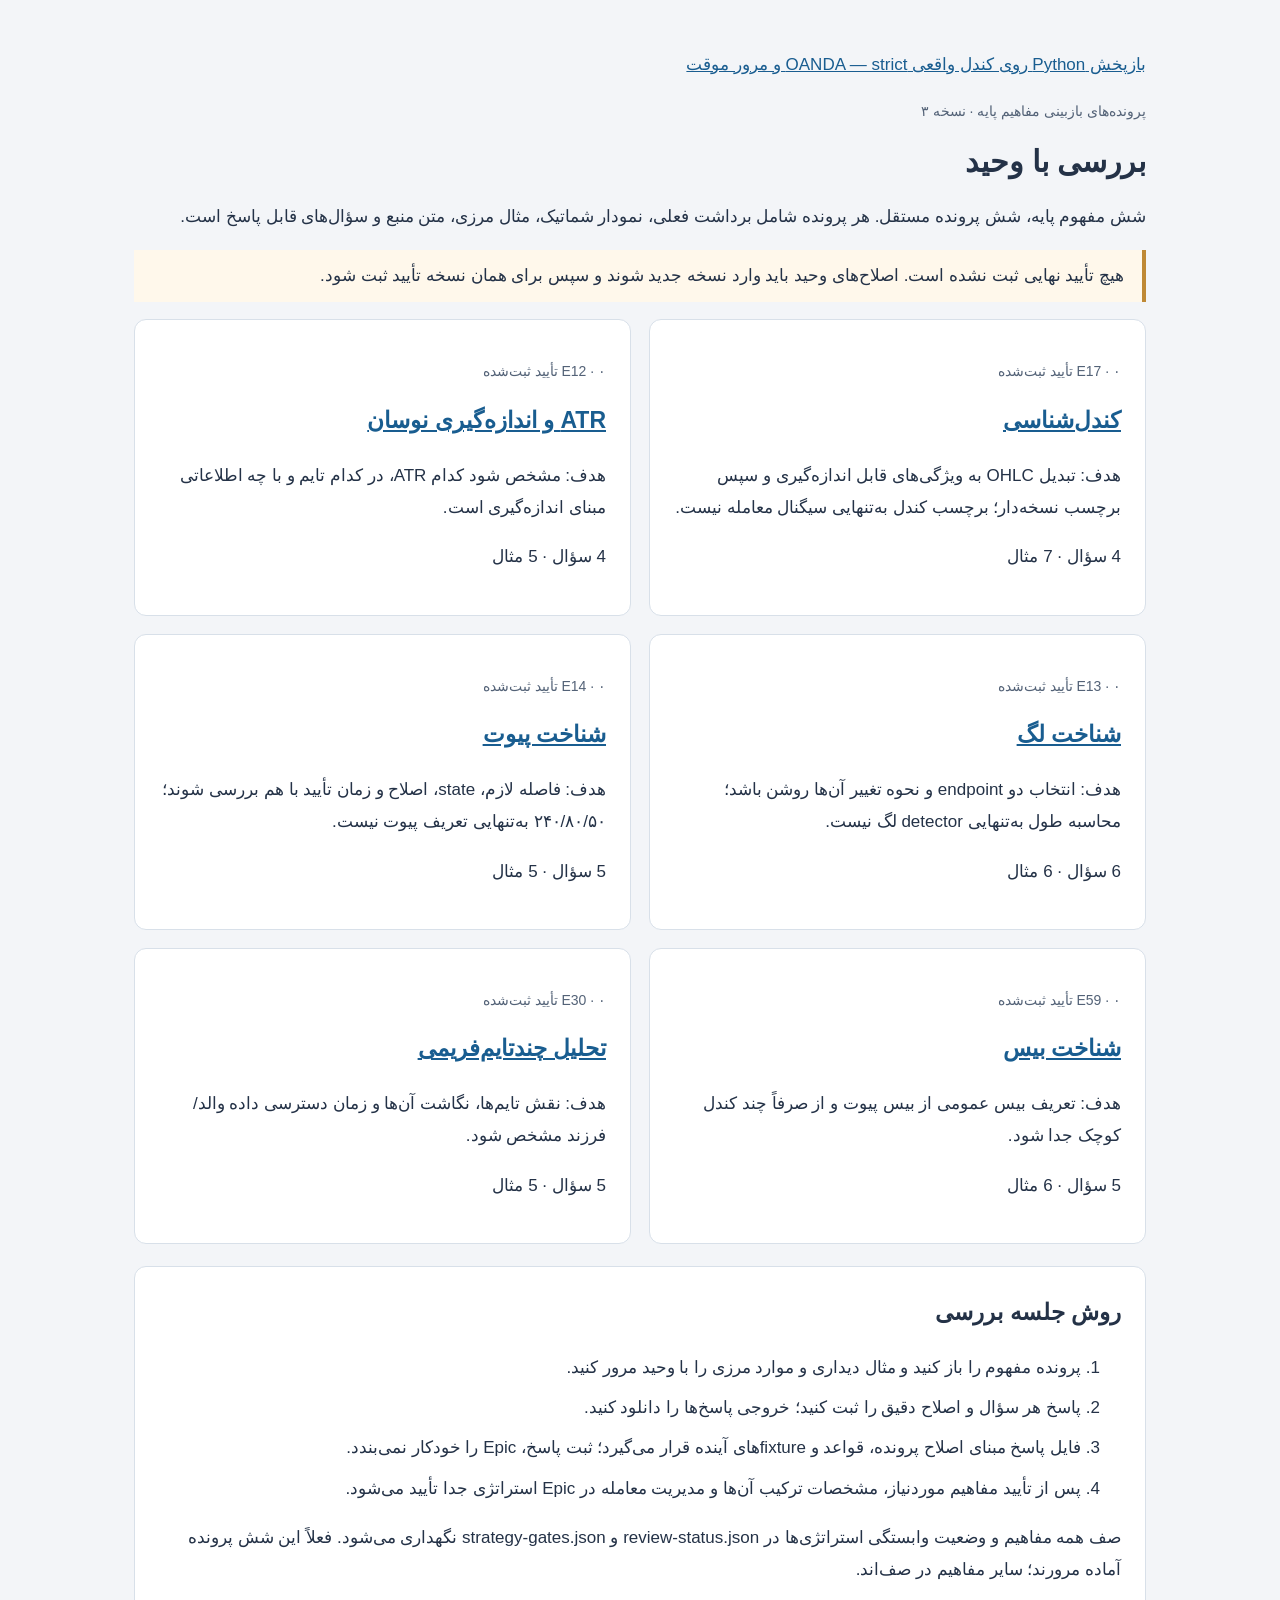
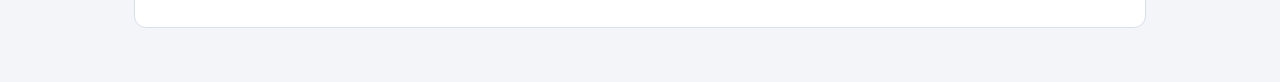
==== index.html @ 6189d1af "Update foundation review v3 with tested kernel scope" ====
<!doctype html><html lang="fa" dir="rtl"><head><meta charset="utf-8"><meta name="viewport" content="width=device-width,initial-scale=1"><title>بررسی مفاهیم با وحید</title><style>*{box-sizing:border-box}body{margin:0;background:#f3f5f8;color:#243247;font:17px/1.9 Tahoma,Arial,sans-serif}main{max-width:1060px;margin:auto;padding:32px 24px}h1{font-size:30px;line-height:1.5;margin:8px 0}h2{font-size:23px;margin:0 0 16px}h3{font-size:19px}a{color:#195d90}section,.panel{background:white;border:1px solid #d8e0e9;border-radius:12px;padding:24px;margin:22px 0}.meta{color:#536277;font-size:14px}.status{display:inline-block;background:#fff0d1;color:#6b460b;padding:4px 14px;border-radius:30px}figure{margin:20px 0}figure svg{width:100%;height:auto;display:block}figcaption{font-size:15px;color:#536277}table{border-collapse:collapse;width:100%;font-size:15px}th,td{border-bottom:1px solid #dae0e8;padding:12px;text-align:right;vertical-align:top}th{background:#edf2f7}code,pre{direction:ltr;unicode-bidi:embed}pre{white-space:pre-wrap;overflow-wrap:anywhere;font:13px/1.7 monospace;background:#f3f5f8;padding:14px;text-align:left}button,select,input,textarea{font:inherit;padding:9px;border:1px solid #a4b1c0;border-radius:6px;background:white;color:#243247}button{cursor:pointer;background:#245b7c;color:white}textarea{display:block;width:100%;min-height:85px}label{display:block;margin:10px 0}select{max-width:100%}.toolbar{display:flex;flex-wrap:wrap;gap:12px}.question{border-top:1px solid #dae0e8;padding:18px 0}.grid{display:grid;grid-template-columns:repeat(2,1fr);gap:18px}.grid .panel{margin:0}li{margin:8px 0}.scroll{overflow:auto}.notice{border-right:4px solid #bf8935;padding:10px 18px;background:#fff8eb}details{margin:12px 0}summary{cursor:pointer}.english{direction:ltr;text-align:left}footer{font-size:14px;color:#536277;margin-top:30px}@media(max-width:650px){main{padding:18px 12px}section,.panel{padding:16px}.grid{grid-template-columns:1fr}h1{font-size:25px}}@media print{body{background:white;font-size:12pt}main{max-width:none;padding:0}section{border:0;border-radius:0;padding:0;margin:20px 0}button,.toolbar,nav{display:none}figure,table tr,.question{break-inside:avoid}pre{font-size:9pt}h2{break-after:avoid}.grid{display:block}}</style></head><body><main><p><a href="replay.html">بازپخش Python روی کندل واقعی OANDA — strict و مرور موقت</a></p><p class="meta">پرونده‌های بازبینی مفاهیم پایه · نسخه ۳</p><h1>بررسی با وحید</h1><p>شش مفهوم پایه، شش پرونده مستقل. هر پرونده شامل برداشت فعلی، نمودار شماتیک، مثال مرزی، متن منبع و سؤال‌های قابل پاسخ است.</p><p class="notice">هیچ تأیید نهایی ثبت نشده است. اصلاح‌های وحید باید وارد نسخه جدید شوند و سپس برای همان نسخه تأیید ثبت شود.</p><div class="grid"><article class="panel"><p class="meta">E17 · ۰ تأیید ثبت‌شده</p><h2><a href="E17.html">کندل‌شناسی</a></h2><p>هدف: تبدیل OHLC به ویژگی‌های قابل اندازه‌گیری و سپس برچسب نسخه‌دار؛ برچسب کندل به‌تنهایی سیگنال معامله نیست.</p><p>4 سؤال · 7 مثال</p></article><article class="panel"><p class="meta">E12 · ۰ تأیید ثبت‌شده</p><h2><a href="E12.html">ATR و اندازه‌گیری نوسان</a></h2><p>هدف: مشخص شود کدام ATR، در کدام تایم و با چه اطلاعاتی مبنای اندازه‌گیری است.</p><p>4 سؤال · 5 مثال</p></article><article class="panel"><p class="meta">E13 · ۰ تأیید ثبت‌شده</p><h2><a href="E13.html">شناخت لگ</a></h2><p>هدف: انتخاب دو endpoint و نحوه تغییر آن‌ها روشن باشد؛ محاسبه طول به‌تنهایی detector لگ نیست.</p><p>6 سؤال · 6 مثال</p></article><article class="panel"><p class="meta">E14 · ۰ تأیید ثبت‌شده</p><h2><a href="E14.html">شناخت پیوت</a></h2><p>هدف: فاصله لازم، state، اصلاح و زمان تأیید با هم بررسی شوند؛ ۲۴۰/۸۰/۵۰ به‌تنهایی تعریف پیوت نیست.</p><p>5 سؤال · 5 مثال</p></article><article class="panel"><p class="meta">E59 · ۰ تأیید ثبت‌شده</p><h2><a href="E59.html">شناخت بیس</a></h2><p>هدف: تعریف بیس عمومی از بیس پیوت و از صرفاً چند کندل کوچک جدا شود.</p><p>5 سؤال · 6 مثال</p></article><article class="panel"><p class="meta">E30 · ۰ تأیید ثبت‌شده</p><h2><a href="E30.html">تحلیل چندتایم‌فریمی</a></h2><p>هدف: نقش تایم‌ها، نگاشت آن‌ها و زمان دسترسی داده والد/فرزند مشخص شود.</p><p>5 سؤال · 5 مثال</p></article></div><section><h2>روش جلسه بررسی</h2><ol><li>پرونده مفهوم را باز کنید و مثال دیداری و موارد مرزی را با وحید مرور کنید.</li><li>پاسخ هر سؤال و اصلاح دقیق را ثبت کنید؛ خروجی پاسخ‌ها را دانلود کنید.</li><li>فایل پاسخ مبنای اصلاح پرونده، قواعد و fixtureهای آینده قرار می‌گیرد؛ ثبت پاسخ، Epic را خودکار نمی‌بندد.</li><li>پس از تأیید مفاهیم موردنیاز، مشخصات ترکیب آن‌ها و مدیریت معامله در Epic استراتژی جدا تأیید می‌شود.</li></ol><p>صف همه مفاهیم و وضعیت وابستگی استراتژی‌ها در review-status.json و strategy-gates.json نگهداری می‌شود. فعلاً این شش پرونده آماده مرورند؛ سایر مفاهیم در صف‌اند.</p></section></main></body></html>
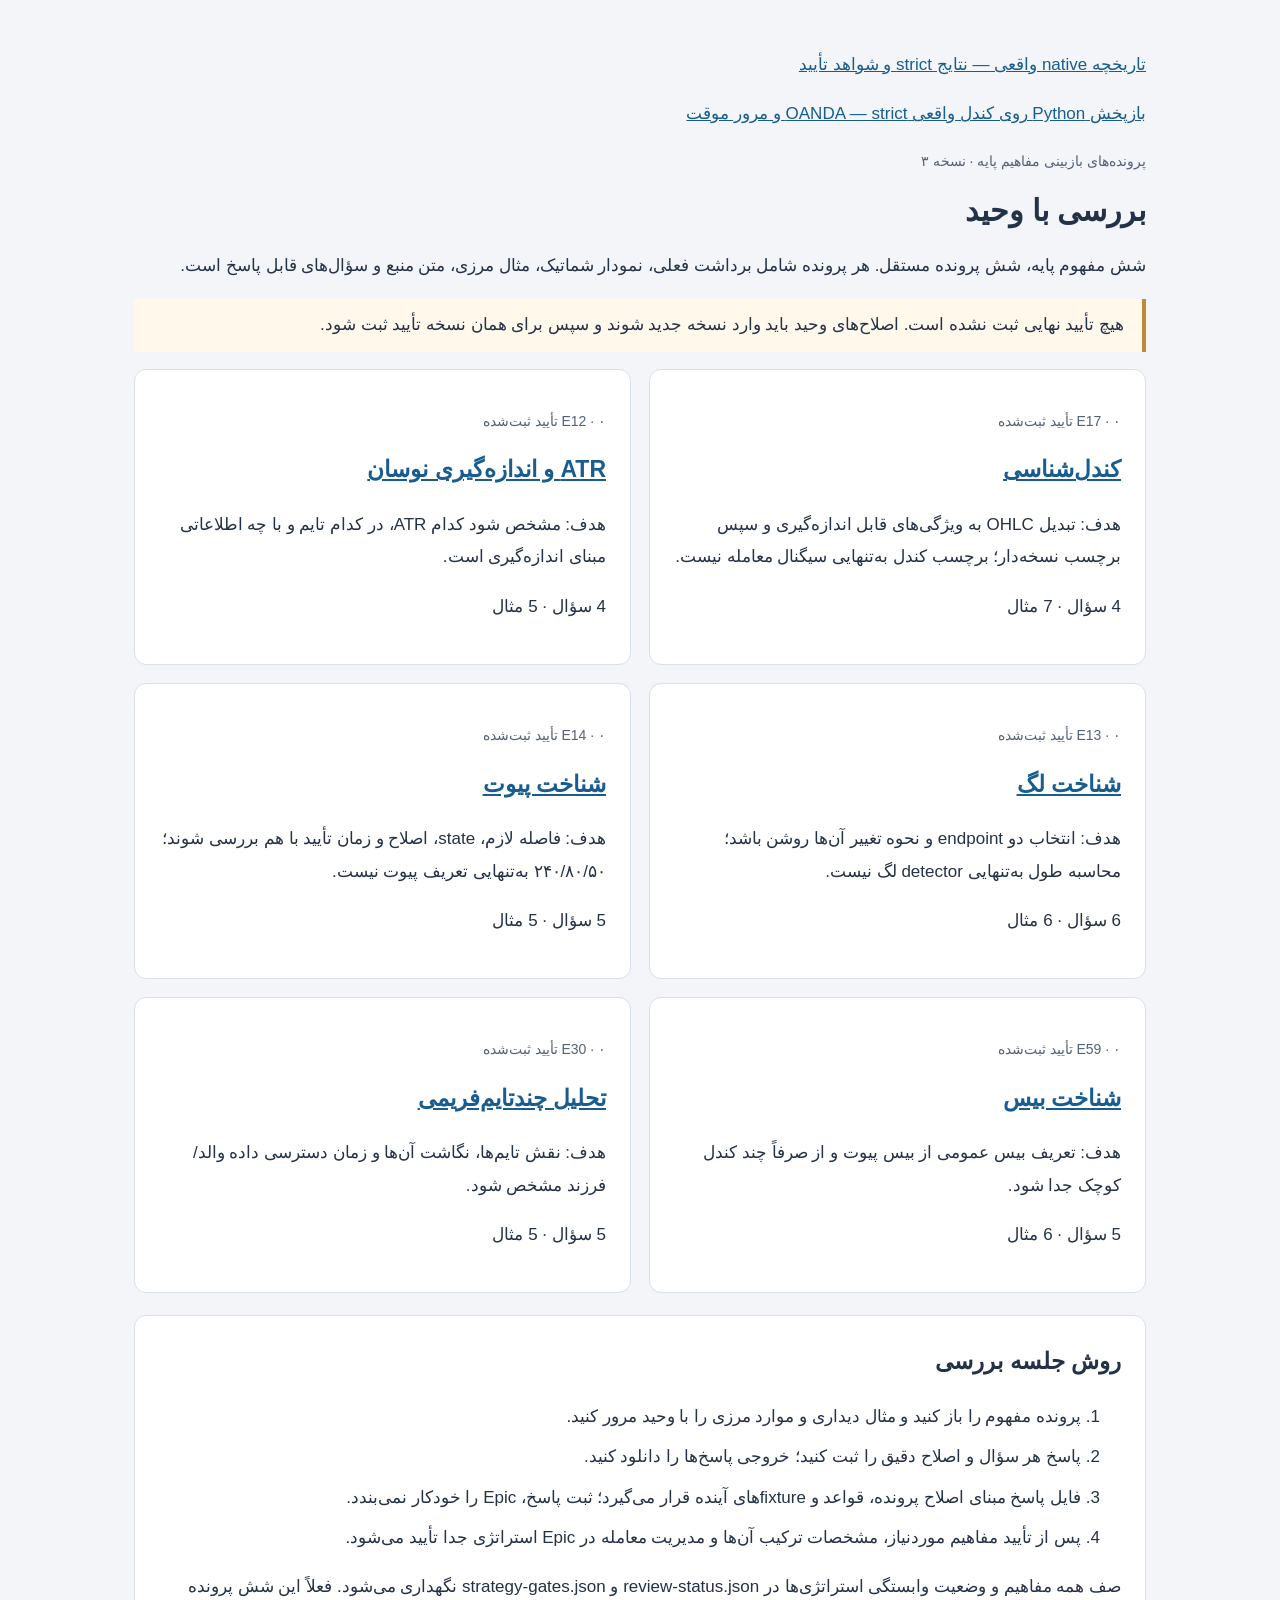
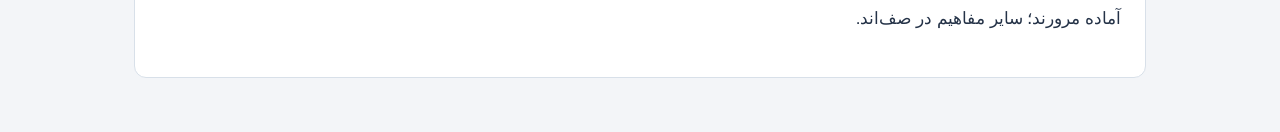
==== commit 2494f5f7: "Update review-v4 research review charts" ====
--- a/index.html
+++ b/index.html
@@ -1 +1 @@
-<!doctype html><html lang="fa" dir="rtl"><head><meta charset="utf-8"><meta name="viewport" content="width=device-width,initial-scale=1"><title>بررسی مفاهیم با وحید</title><style>*{box-sizing:border-box}body{margin:0;background:#f3f5f8;color:#243247;font:17px/1.9 Tahoma,Arial,sans-serif}main{max-width:1060px;margin:auto;padding:32px 24px}h1{font-size:30px;line-height:1.5;margin:8px 0}h2{font-size:23px;margin:0 0 16px}h3{font-size:19px}a{color:#195d90}section,.panel{background:white;border:1px solid #d8e0e9;border-radius:12px;padding:24px;margin:22px 0}.meta{color:#536277;font-size:14px}.status{display:inline-block;background:#fff0d1;color:#6b460b;padding:4px 14px;border-radius:30px}figure{margin:20px 0}figure svg{width:100%;height:auto;display:block}figcaption{font-size:15px;color:#536277}table{border-collapse:collapse;width:100%;font-size:15px}th,td{border-bottom:1px solid #dae0e8;padding:12px;text-align:right;vertical-align:top}th{background:#edf2f7}code,pre{direction:ltr;unicode-bidi:embed}pre{white-space:pre-wrap;overflow-wrap:anywhere;font:13px/1.7 monospace;background:#f3f5f8;padding:14px;text-align:left}button,select,input,textarea{font:inherit;padding:9px;border:1px solid #a4b1c0;border-radius:6px;background:white;color:#243247}button{cursor:pointer;background:#245b7c;color:white}textarea{display:block;width:100%;min-height:85px}label{display:block;margin:10px 0}select{max-width:100%}.toolbar{display:flex;flex-wrap:wrap;gap:12px}.question{border-top:1px solid #dae0e8;padding:18px 0}.grid{display:grid;grid-template-columns:repeat(2,1fr);gap:18px}.grid .panel{margin:0}li{margin:8px 0}.scroll{overflow:auto}.notice{border-right:4px solid #bf8935;padding:10px 18px;background:#fff8eb}details{margin:12px 0}summary{cursor:pointer}.english{direction:ltr;text-align:left}footer{font-size:14px;color:#536277;margin-top:30px}@media(max-width:650px){main{padding:18px 12px}section,.panel{padding:16px}.grid{grid-template-columns:1fr}h1{font-size:25px}}@media print{body{background:white;font-size:12pt}main{max-width:none;padding:0}section{border:0;border-radius:0;padding:0;margin:20px 0}button,.toolbar,nav{display:none}figure,table tr,.question{break-inside:avoid}pre{font-size:9pt}h2{break-after:avoid}.grid{display:block}}</style></head><body><main><p><a href="replay.html">بازپخش Python روی کندل واقعی OANDA — strict و مرور موقت</a></p><p class="meta">پرونده‌های بازبینی مفاهیم پایه · نسخه ۳</p><h1>بررسی با وحید</h1><p>شش مفهوم پایه، شش پرونده مستقل. هر پرونده شامل برداشت فعلی، نمودار شماتیک، مثال مرزی، متن منبع و سؤال‌های قابل پاسخ است.</p><p class="notice">هیچ تأیید نهایی ثبت نشده است. اصلاح‌های وحید باید وارد نسخه جدید شوند و سپس برای همان نسخه تأیید ثبت شود.</p><div class="grid"><article class="panel"><p class="meta">E17 · ۰ تأیید ثبت‌شده</p><h2><a href="E17.html">کندل‌شناسی</a></h2><p>هدف: تبدیل OHLC به ویژگی‌های قابل اندازه‌گیری و سپس برچسب نسخه‌دار؛ برچسب کندل به‌تنهایی سیگنال معامله نیست.</p><p>4 سؤال · 7 مثال</p></article><article class="panel"><p class="meta">E12 · ۰ تأیید ثبت‌شده</p><h2><a href="E12.html">ATR و اندازه‌گیری نوسان</a></h2><p>هدف: مشخص شود کدام ATR، در کدام تایم و با چه اطلاعاتی مبنای اندازه‌گیری است.</p><p>4 سؤال · 5 مثال</p></article><article class="panel"><p class="meta">E13 · ۰ تأیید ثبت‌شده</p><h2><a href="E13.html">شناخت لگ</a></h2><p>هدف: انتخاب دو endpoint و نحوه تغییر آن‌ها روشن باشد؛ محاسبه طول به‌تنهایی detector لگ نیست.</p><p>6 سؤال · 6 مثال</p></article><article class="panel"><p class="meta">E14 · ۰ تأیید ثبت‌شده</p><h2><a href="E14.html">شناخت پیوت</a></h2><p>هدف: فاصله لازم، state، اصلاح و زمان تأیید با هم بررسی شوند؛ ۲۴۰/۸۰/۵۰ به‌تنهایی تعریف پیوت نیست.</p><p>5 سؤال · 5 مثال</p></article><article class="panel"><p class="meta">E59 · ۰ تأیید ثبت‌شده</p><h2><a href="E59.html">شناخت بیس</a></h2><p>هدف: تعریف بیس عمومی از بیس پیوت و از صرفاً چند کندل کوچک جدا شود.</p><p>5 سؤال · 6 مثال</p></article><article class="panel"><p class="meta">E30 · ۰ تأیید ثبت‌شده</p><h2><a href="E30.html">تحلیل چندتایم‌فریمی</a></h2><p>هدف: نقش تایم‌ها، نگاشت آن‌ها و زمان دسترسی داده والد/فرزند مشخص شود.</p><p>5 سؤال · 5 مثال</p></article></div><section><h2>روش جلسه بررسی</h2><ol><li>پرونده مفهوم را باز کنید و مثال دیداری و موارد مرزی را با وحید مرور کنید.</li><li>پاسخ هر سؤال و اصلاح دقیق را ثبت کنید؛ خروجی پاسخ‌ها را دانلود کنید.</li><li>فایل پاسخ مبنای اصلاح پرونده، قواعد و fixtureهای آینده قرار می‌گیرد؛ ثبت پاسخ، Epic را خودکار نمی‌بندد.</li><li>پس از تأیید مفاهیم موردنیاز، مشخصات ترکیب آن‌ها و مدیریت معامله در Epic استراتژی جدا تأیید می‌شود.</li></ol><p>صف همه مفاهیم و وضعیت وابستگی استراتژی‌ها در review-status.json و strategy-gates.json نگهداری می‌شود. فعلاً این شش پرونده آماده مرورند؛ سایر مفاهیم در صف‌اند.</p></section></main></body></html>+<!doctype html><html lang="fa" dir="rtl"><head><meta charset="utf-8"><meta name="viewport" content="width=device-width,initial-scale=1"><title>بررسی مفاهیم با وحید</title><style>*{box-sizing:border-box}body{margin:0;background:#f3f5f8;color:#243247;font:17px/1.9 Tahoma,Arial,sans-serif}main{max-width:1060px;margin:auto;padding:32px 24px}h1{font-size:30px;line-height:1.5;margin:8px 0}h2{font-size:23px;margin:0 0 16px}h3{font-size:19px}a{color:#195d90}section,.panel{background:white;border:1px solid #d8e0e9;border-radius:12px;padding:24px;margin:22px 0}.meta{color:#536277;font-size:14px}.status{display:inline-block;background:#fff0d1;color:#6b460b;padding:4px 14px;border-radius:30px}figure{margin:20px 0}figure svg{width:100%;height:auto;display:block}figcaption{font-size:15px;color:#536277}table{border-collapse:collapse;width:100%;font-size:15px}th,td{border-bottom:1px solid #dae0e8;padding:12px;text-align:right;vertical-align:top}th{background:#edf2f7}code,pre{direction:ltr;unicode-bidi:embed}pre{white-space:pre-wrap;overflow-wrap:anywhere;font:13px/1.7 monospace;background:#f3f5f8;padding:14px;text-align:left}button,select,input,textarea{font:inherit;padding:9px;border:1px solid #a4b1c0;border-radius:6px;background:white;color:#243247}button{cursor:pointer;background:#245b7c;color:white}textarea{display:block;width:100%;min-height:85px}label{display:block;margin:10px 0}select{max-width:100%}.toolbar{display:flex;flex-wrap:wrap;gap:12px}.question{border-top:1px solid #dae0e8;padding:18px 0}.grid{display:grid;grid-template-columns:repeat(2,1fr);gap:18px}.grid .panel{margin:0}li{margin:8px 0}.scroll{overflow:auto}.notice{border-right:4px solid #bf8935;padding:10px 18px;background:#fff8eb}details{margin:12px 0}summary{cursor:pointer}.english{direction:ltr;text-align:left}footer{font-size:14px;color:#536277;margin-top:30px}@media(max-width:650px){main{padding:18px 12px}section,.panel{padding:16px}.grid{grid-template-columns:1fr}h1{font-size:25px}}@media print{body{background:white;font-size:12pt}main{max-width:none;padding:0}section{border:0;border-radius:0;padding:0;margin:20px 0}button,.toolbar,nav{display:none}figure,table tr,.question{break-inside:avoid}pre{font-size:9pt}h2{break-after:avoid}.grid{display:block}}</style></head><body><main><p><a href="native-strict.html">تاریخچه native واقعی — نتایج strict و شواهد تأیید</a></p><p><a href="replay.html">بازپخش Python روی کندل واقعی OANDA — strict و مرور موقت</a></p><p class="meta">پرونده‌های بازبینی مفاهیم پایه · نسخه ۳</p><h1>بررسی با وحید</h1><p>شش مفهوم پایه، شش پرونده مستقل. هر پرونده شامل برداشت فعلی، نمودار شماتیک، مثال مرزی، متن منبع و سؤال‌های قابل پاسخ است.</p><p class="notice">هیچ تأیید نهایی ثبت نشده است. اصلاح‌های وحید باید وارد نسخه جدید شوند و سپس برای همان نسخه تأیید ثبت شود.</p><div class="grid"><article class="panel"><p class="meta">E17 · ۰ تأیید ثبت‌شده</p><h2><a href="E17.html">کندل‌شناسی</a></h2><p>هدف: تبدیل OHLC به ویژگی‌های قابل اندازه‌گیری و سپس برچسب نسخه‌دار؛ برچسب کندل به‌تنهایی سیگنال معامله نیست.</p><p>4 سؤال · 7 مثال</p></article><article class="panel"><p class="meta">E12 · ۰ تأیید ثبت‌شده</p><h2><a href="E12.html">ATR و اندازه‌گیری نوسان</a></h2><p>هدف: مشخص شود کدام ATR، در کدام تایم و با چه اطلاعاتی مبنای اندازه‌گیری است.</p><p>4 سؤال · 5 مثال</p></article><article class="panel"><p class="meta">E13 · ۰ تأیید ثبت‌شده</p><h2><a href="E13.html">شناخت لگ</a></h2><p>هدف: انتخاب دو endpoint و نحوه تغییر آن‌ها روشن باشد؛ محاسبه طول به‌تنهایی detector لگ نیست.</p><p>6 سؤال · 6 مثال</p></article><article class="panel"><p class="meta">E14 · ۰ تأیید ثبت‌شده</p><h2><a href="E14.html">شناخت پیوت</a></h2><p>هدف: فاصله لازم، state، اصلاح و زمان تأیید با هم بررسی شوند؛ ۲۴۰/۸۰/۵۰ به‌تنهایی تعریف پیوت نیست.</p><p>5 سؤال · 5 مثال</p></article><article class="panel"><p class="meta">E59 · ۰ تأیید ثبت‌شده</p><h2><a href="E59.html">شناخت بیس</a></h2><p>هدف: تعریف بیس عمومی از بیس پیوت و از صرفاً چند کندل کوچک جدا شود.</p><p>5 سؤال · 6 مثال</p></article><article class="panel"><p class="meta">E30 · ۰ تأیید ثبت‌شده</p><h2><a href="E30.html">تحلیل چندتایم‌فریمی</a></h2><p>هدف: نقش تایم‌ها، نگاشت آن‌ها و زمان دسترسی داده والد/فرزند مشخص شود.</p><p>5 سؤال · 5 مثال</p></article></div><section><h2>روش جلسه بررسی</h2><ol><li>پرونده مفهوم را باز کنید و مثال دیداری و موارد مرزی را با وحید مرور کنید.</li><li>پاسخ هر سؤال و اصلاح دقیق را ثبت کنید؛ خروجی پاسخ‌ها را دانلود کنید.</li><li>فایل پاسخ مبنای اصلاح پرونده، قواعد و fixtureهای آینده قرار می‌گیرد؛ ثبت پاسخ، Epic را خودکار نمی‌بندد.</li><li>پس از تأیید مفاهیم موردنیاز، مشخصات ترکیب آن‌ها و مدیریت معامله در Epic استراتژی جدا تأیید می‌شود.</li></ol><p>صف همه مفاهیم و وضعیت وابستگی استراتژی‌ها در review-status.json و strategy-gates.json نگهداری می‌شود. فعلاً این شش پرونده آماده مرورند؛ سایر مفاهیم در صف‌اند.</p></section></main></body></html>
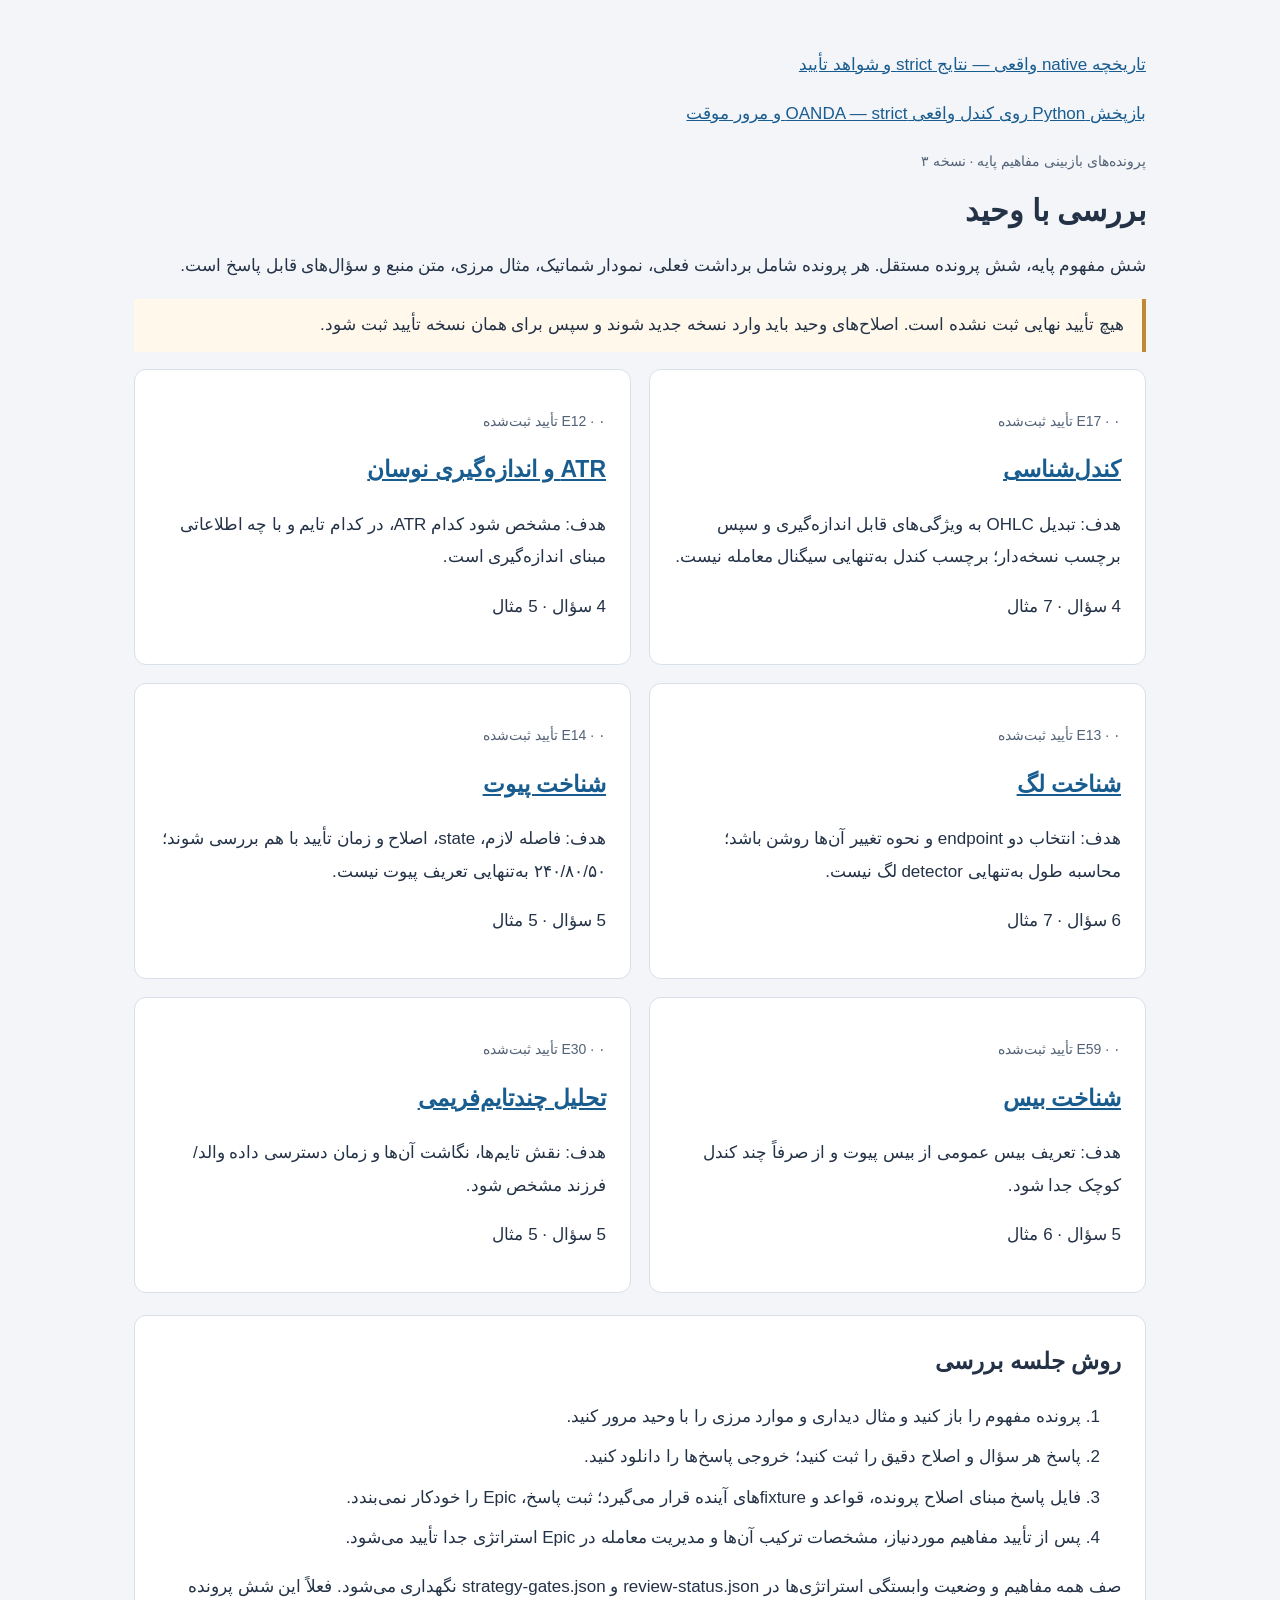
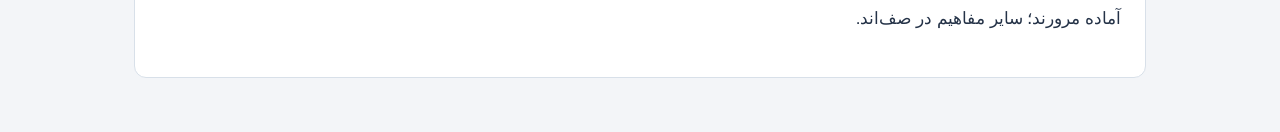
==== commit 632cddc1: "Update review-v5 research review charts" ====
--- a/index.html
+++ b/index.html
@@ -1 +1 @@
-<!doctype html><html lang="fa" dir="rtl"><head><meta charset="utf-8"><meta name="viewport" content="width=device-width,initial-scale=1"><title>بررسی مفاهیم با وحید</title><style>*{box-sizing:border-box}body{margin:0;background:#f3f5f8;color:#243247;font:17px/1.9 Tahoma,Arial,sans-serif}main{max-width:1060px;margin:auto;padding:32px 24px}h1{font-size:30px;line-height:1.5;margin:8px 0}h2{font-size:23px;margin:0 0 16px}h3{font-size:19px}a{color:#195d90}section,.panel{background:white;border:1px solid #d8e0e9;border-radius:12px;padding:24px;margin:22px 0}.meta{color:#536277;font-size:14px}.status{display:inline-block;background:#fff0d1;color:#6b460b;padding:4px 14px;border-radius:30px}figure{margin:20px 0}figure svg{width:100%;height:auto;display:block}figcaption{font-size:15px;color:#536277}table{border-collapse:collapse;width:100%;font-size:15px}th,td{border-bottom:1px solid #dae0e8;padding:12px;text-align:right;vertical-align:top}th{background:#edf2f7}code,pre{direction:ltr;unicode-bidi:embed}pre{white-space:pre-wrap;overflow-wrap:anywhere;font:13px/1.7 monospace;background:#f3f5f8;padding:14px;text-align:left}button,select,input,textarea{font:inherit;padding:9px;border:1px solid #a4b1c0;border-radius:6px;background:white;color:#243247}button{cursor:pointer;background:#245b7c;color:white}textarea{display:block;width:100%;min-height:85px}label{display:block;margin:10px 0}select{max-width:100%}.toolbar{display:flex;flex-wrap:wrap;gap:12px}.question{border-top:1px solid #dae0e8;padding:18px 0}.grid{display:grid;grid-template-columns:repeat(2,1fr);gap:18px}.grid .panel{margin:0}li{margin:8px 0}.scroll{overflow:auto}.notice{border-right:4px solid #bf8935;padding:10px 18px;background:#fff8eb}details{margin:12px 0}summary{cursor:pointer}.english{direction:ltr;text-align:left}footer{font-size:14px;color:#536277;margin-top:30px}@media(max-width:650px){main{padding:18px 12px}section,.panel{padding:16px}.grid{grid-template-columns:1fr}h1{font-size:25px}}@media print{body{background:white;font-size:12pt}main{max-width:none;padding:0}section{border:0;border-radius:0;padding:0;margin:20px 0}button,.toolbar,nav{display:none}figure,table tr,.question{break-inside:avoid}pre{font-size:9pt}h2{break-after:avoid}.grid{display:block}}</style></head><body><main><p><a href="native-strict.html">تاریخچه native واقعی — نتایج strict و شواهد تأیید</a></p><p><a href="replay.html">بازپخش Python روی کندل واقعی OANDA — strict و مرور موقت</a></p><p class="meta">پرونده‌های بازبینی مفاهیم پایه · نسخه ۳</p><h1>بررسی با وحید</h1><p>شش مفهوم پایه، شش پرونده مستقل. هر پرونده شامل برداشت فعلی، نمودار شماتیک، مثال مرزی، متن منبع و سؤال‌های قابل پاسخ است.</p><p class="notice">هیچ تأیید نهایی ثبت نشده است. اصلاح‌های وحید باید وارد نسخه جدید شوند و سپس برای همان نسخه تأیید ثبت شود.</p><div class="grid"><article class="panel"><p class="meta">E17 · ۰ تأیید ثبت‌شده</p><h2><a href="E17.html">کندل‌شناسی</a></h2><p>هدف: تبدیل OHLC به ویژگی‌های قابل اندازه‌گیری و سپس برچسب نسخه‌دار؛ برچسب کندل به‌تنهایی سیگنال معامله نیست.</p><p>4 سؤال · 7 مثال</p></article><article class="panel"><p class="meta">E12 · ۰ تأیید ثبت‌شده</p><h2><a href="E12.html">ATR و اندازه‌گیری نوسان</a></h2><p>هدف: مشخص شود کدام ATR، در کدام تایم و با چه اطلاعاتی مبنای اندازه‌گیری است.</p><p>4 سؤال · 5 مثال</p></article><article class="panel"><p class="meta">E13 · ۰ تأیید ثبت‌شده</p><h2><a href="E13.html">شناخت لگ</a></h2><p>هدف: انتخاب دو endpoint و نحوه تغییر آن‌ها روشن باشد؛ محاسبه طول به‌تنهایی detector لگ نیست.</p><p>6 سؤال · 6 مثال</p></article><article class="panel"><p class="meta">E14 · ۰ تأیید ثبت‌شده</p><h2><a href="E14.html">شناخت پیوت</a></h2><p>هدف: فاصله لازم، state، اصلاح و زمان تأیید با هم بررسی شوند؛ ۲۴۰/۸۰/۵۰ به‌تنهایی تعریف پیوت نیست.</p><p>5 سؤال · 5 مثال</p></article><article class="panel"><p class="meta">E59 · ۰ تأیید ثبت‌شده</p><h2><a href="E59.html">شناخت بیس</a></h2><p>هدف: تعریف بیس عمومی از بیس پیوت و از صرفاً چند کندل کوچک جدا شود.</p><p>5 سؤال · 6 مثال</p></article><article class="panel"><p class="meta">E30 · ۰ تأیید ثبت‌شده</p><h2><a href="E30.html">تحلیل چندتایم‌فریمی</a></h2><p>هدف: نقش تایم‌ها، نگاشت آن‌ها و زمان دسترسی داده والد/فرزند مشخص شود.</p><p>5 سؤال · 5 مثال</p></article></div><section><h2>روش جلسه بررسی</h2><ol><li>پرونده مفهوم را باز کنید و مثال دیداری و موارد مرزی را با وحید مرور کنید.</li><li>پاسخ هر سؤال و اصلاح دقیق را ثبت کنید؛ خروجی پاسخ‌ها را دانلود کنید.</li><li>فایل پاسخ مبنای اصلاح پرونده، قواعد و fixtureهای آینده قرار می‌گیرد؛ ثبت پاسخ، Epic را خودکار نمی‌بندد.</li><li>پس از تأیید مفاهیم موردنیاز، مشخصات ترکیب آن‌ها و مدیریت معامله در Epic استراتژی جدا تأیید می‌شود.</li></ol><p>صف همه مفاهیم و وضعیت وابستگی استراتژی‌ها در review-status.json و strategy-gates.json نگهداری می‌شود. فعلاً این شش پرونده آماده مرورند؛ سایر مفاهیم در صف‌اند.</p></section></main></body></html>+<!doctype html><html lang="fa" dir="rtl"><head><meta charset="utf-8"><meta name="viewport" content="width=device-width,initial-scale=1"><title>بررسی مفاهیم با وحید</title><style>*{box-sizing:border-box}body{margin:0;background:#f3f5f8;color:#243247;font:17px/1.9 Tahoma,Arial,sans-serif}main{max-width:1060px;margin:auto;padding:32px 24px}h1{font-size:30px;line-height:1.5;margin:8px 0}h2{font-size:23px;margin:0 0 16px}h3{font-size:19px}a{color:#195d90}section,.panel{background:white;border:1px solid #d8e0e9;border-radius:12px;padding:24px;margin:22px 0}.meta{color:#536277;font-size:14px}.status{display:inline-block;background:#fff0d1;color:#6b460b;padding:4px 14px;border-radius:30px}figure{margin:20px 0}figure svg{width:100%;height:auto;display:block}figcaption{font-size:15px;color:#536277}table{border-collapse:collapse;width:100%;font-size:15px}th,td{border-bottom:1px solid #dae0e8;padding:12px;text-align:right;vertical-align:top}th{background:#edf2f7}code,pre{direction:ltr;unicode-bidi:embed}pre{white-space:pre-wrap;overflow-wrap:anywhere;font:13px/1.7 monospace;background:#f3f5f8;padding:14px;text-align:left}button,select,input,textarea{font:inherit;padding:9px;border:1px solid #a4b1c0;border-radius:6px;background:white;color:#243247}button{cursor:pointer;background:#245b7c;color:white}textarea{display:block;width:100%;min-height:85px}label{display:block;margin:10px 0}select{max-width:100%}.toolbar{display:flex;flex-wrap:wrap;gap:12px}.question{border-top:1px solid #dae0e8;padding:18px 0}.grid{display:grid;grid-template-columns:repeat(2,1fr);gap:18px}.grid .panel{margin:0}li{margin:8px 0}.scroll{overflow:auto}.notice{border-right:4px solid #bf8935;padding:10px 18px;background:#fff8eb}details{margin:12px 0}summary{cursor:pointer}.english{direction:ltr;text-align:left}footer{font-size:14px;color:#536277;margin-top:30px}@media(max-width:650px){main{padding:18px 12px}section,.panel{padding:16px}.grid{grid-template-columns:1fr}h1{font-size:25px}}@media print{body{background:white;font-size:12pt}main{max-width:none;padding:0}section{border:0;border-radius:0;padding:0;margin:20px 0}button,.toolbar,nav{display:none}figure,table tr,.question{break-inside:avoid}pre{font-size:9pt}h2{break-after:avoid}.grid{display:block}}</style></head><body><main><p><a href="native-strict.html">تاریخچه native واقعی — نتایج strict و شواهد تأیید</a></p><p><a href="replay.html">بازپخش Python روی کندل واقعی OANDA — strict و مرور موقت</a></p><p class="meta">پرونده‌های بازبینی مفاهیم پایه · نسخه ۳</p><h1>بررسی با وحید</h1><p>شش مفهوم پایه، شش پرونده مستقل. هر پرونده شامل برداشت فعلی، نمودار شماتیک، مثال مرزی، متن منبع و سؤال‌های قابل پاسخ است.</p><p class="notice">هیچ تأیید نهایی ثبت نشده است. اصلاح‌های وحید باید وارد نسخه جدید شوند و سپس برای همان نسخه تأیید ثبت شود.</p><div class="grid"><article class="panel"><p class="meta">E17 · ۰ تأیید ثبت‌شده</p><h2><a href="E17.html">کندل‌شناسی</a></h2><p>هدف: تبدیل OHLC به ویژگی‌های قابل اندازه‌گیری و سپس برچسب نسخه‌دار؛ برچسب کندل به‌تنهایی سیگنال معامله نیست.</p><p>4 سؤال · 7 مثال</p></article><article class="panel"><p class="meta">E12 · ۰ تأیید ثبت‌شده</p><h2><a href="E12.html">ATR و اندازه‌گیری نوسان</a></h2><p>هدف: مشخص شود کدام ATR، در کدام تایم و با چه اطلاعاتی مبنای اندازه‌گیری است.</p><p>4 سؤال · 5 مثال</p></article><article class="panel"><p class="meta">E13 · ۰ تأیید ثبت‌شده</p><h2><a href="E13.html">شناخت لگ</a></h2><p>هدف: انتخاب دو endpoint و نحوه تغییر آن‌ها روشن باشد؛ محاسبه طول به‌تنهایی detector لگ نیست.</p><p>6 سؤال · 7 مثال</p></article><article class="panel"><p class="meta">E14 · ۰ تأیید ثبت‌شده</p><h2><a href="E14.html">شناخت پیوت</a></h2><p>هدف: فاصله لازم، state، اصلاح و زمان تأیید با هم بررسی شوند؛ ۲۴۰/۸۰/۵۰ به‌تنهایی تعریف پیوت نیست.</p><p>5 سؤال · 5 مثال</p></article><article class="panel"><p class="meta">E59 · ۰ تأیید ثبت‌شده</p><h2><a href="E59.html">شناخت بیس</a></h2><p>هدف: تعریف بیس عمومی از بیس پیوت و از صرفاً چند کندل کوچک جدا شود.</p><p>5 سؤال · 6 مثال</p></article><article class="panel"><p class="meta">E30 · ۰ تأیید ثبت‌شده</p><h2><a href="E30.html">تحلیل چندتایم‌فریمی</a></h2><p>هدف: نقش تایم‌ها، نگاشت آن‌ها و زمان دسترسی داده والد/فرزند مشخص شود.</p><p>5 سؤال · 5 مثال</p></article></div><section><h2>روش جلسه بررسی</h2><ol><li>پرونده مفهوم را باز کنید و مثال دیداری و موارد مرزی را با وحید مرور کنید.</li><li>پاسخ هر سؤال و اصلاح دقیق را ثبت کنید؛ خروجی پاسخ‌ها را دانلود کنید.</li><li>فایل پاسخ مبنای اصلاح پرونده، قواعد و fixtureهای آینده قرار می‌گیرد؛ ثبت پاسخ، Epic را خودکار نمی‌بندد.</li><li>پس از تأیید مفاهیم موردنیاز، مشخصات ترکیب آن‌ها و مدیریت معامله در Epic استراتژی جدا تأیید می‌شود.</li></ol><p>صف همه مفاهیم و وضعیت وابستگی استراتژی‌ها در review-status.json و strategy-gates.json نگهداری می‌شود. فعلاً این شش پرونده آماده مرورند؛ سایر مفاهیم در صف‌اند.</p></section></main></body></html>
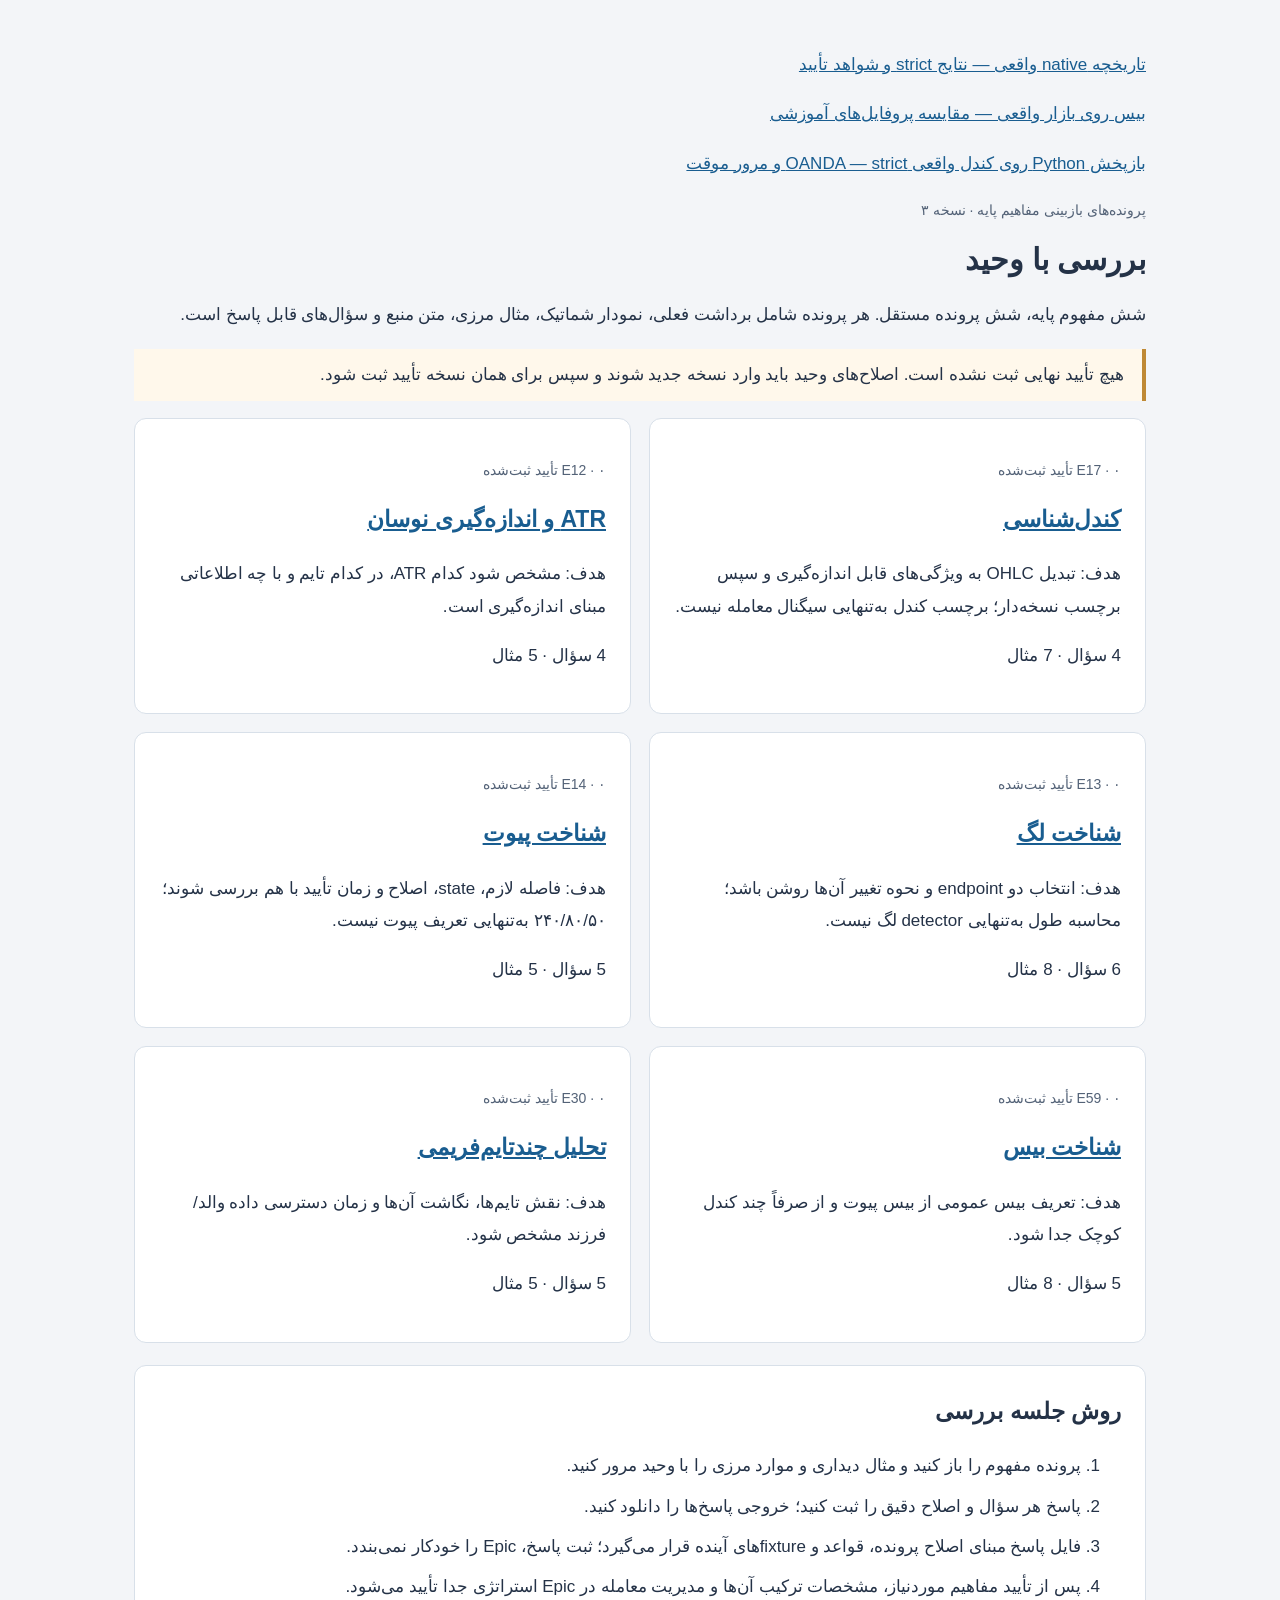
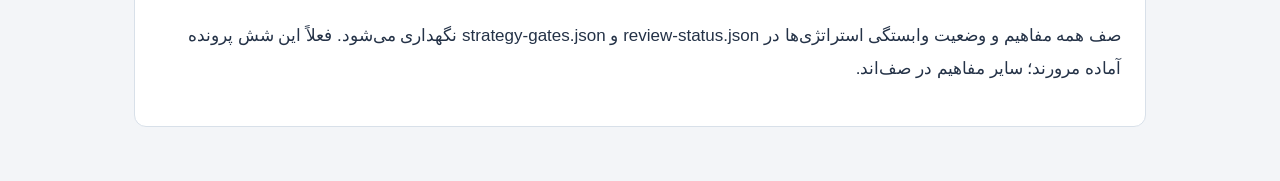
==== commit 609d5d6d: "Update review-v7 research review charts" ====
--- a/index.html
+++ b/index.html
@@ -1 +1 @@
-<!doctype html><html lang="fa" dir="rtl"><head><meta charset="utf-8"><meta name="viewport" content="width=device-width,initial-scale=1"><title>بررسی مفاهیم با وحید</title><style>*{box-sizing:border-box}body{margin:0;background:#f3f5f8;color:#243247;font:17px/1.9 Tahoma,Arial,sans-serif}main{max-width:1060px;margin:auto;padding:32px 24px}h1{font-size:30px;line-height:1.5;margin:8px 0}h2{font-size:23px;margin:0 0 16px}h3{font-size:19px}a{color:#195d90}section,.panel{background:white;border:1px solid #d8e0e9;border-radius:12px;padding:24px;margin:22px 0}.meta{color:#536277;font-size:14px}.status{display:inline-block;background:#fff0d1;color:#6b460b;padding:4px 14px;border-radius:30px}figure{margin:20px 0}figure svg{width:100%;height:auto;display:block}figcaption{font-size:15px;color:#536277}table{border-collapse:collapse;width:100%;font-size:15px}th,td{border-bottom:1px solid #dae0e8;padding:12px;text-align:right;vertical-align:top}th{background:#edf2f7}code,pre{direction:ltr;unicode-bidi:embed}pre{white-space:pre-wrap;overflow-wrap:anywhere;font:13px/1.7 monospace;background:#f3f5f8;padding:14px;text-align:left}button,select,input,textarea{font:inherit;padding:9px;border:1px solid #a4b1c0;border-radius:6px;background:white;color:#243247}button{cursor:pointer;background:#245b7c;color:white}textarea{display:block;width:100%;min-height:85px}label{display:block;margin:10px 0}select{max-width:100%}.toolbar{display:flex;flex-wrap:wrap;gap:12px}.question{border-top:1px solid #dae0e8;padding:18px 0}.grid{display:grid;grid-template-columns:repeat(2,1fr);gap:18px}.grid .panel{margin:0}li{margin:8px 0}.scroll{overflow:auto}.notice{border-right:4px solid #bf8935;padding:10px 18px;background:#fff8eb}details{margin:12px 0}summary{cursor:pointer}.english{direction:ltr;text-align:left}footer{font-size:14px;color:#536277;margin-top:30px}@media(max-width:650px){main{padding:18px 12px}section,.panel{padding:16px}.grid{grid-template-columns:1fr}h1{font-size:25px}}@media print{body{background:white;font-size:12pt}main{max-width:none;padding:0}section{border:0;border-radius:0;padding:0;margin:20px 0}button,.toolbar,nav{display:none}figure,table tr,.question{break-inside:avoid}pre{font-size:9pt}h2{break-after:avoid}.grid{display:block}}</style></head><body><main><p><a href="native-strict.html">تاریخچه native واقعی — نتایج strict و شواهد تأیید</a></p><p><a href="replay.html">بازپخش Python روی کندل واقعی OANDA — strict و مرور موقت</a></p><p class="meta">پرونده‌های بازبینی مفاهیم پایه · نسخه ۳</p><h1>بررسی با وحید</h1><p>شش مفهوم پایه، شش پرونده مستقل. هر پرونده شامل برداشت فعلی، نمودار شماتیک، مثال مرزی، متن منبع و سؤال‌های قابل پاسخ است.</p><p class="notice">هیچ تأیید نهایی ثبت نشده است. اصلاح‌های وحید باید وارد نسخه جدید شوند و سپس برای همان نسخه تأیید ثبت شود.</p><div class="grid"><article class="panel"><p class="meta">E17 · ۰ تأیید ثبت‌شده</p><h2><a href="E17.html">کندل‌شناسی</a></h2><p>هدف: تبدیل OHLC به ویژگی‌های قابل اندازه‌گیری و سپس برچسب نسخه‌دار؛ برچسب کندل به‌تنهایی سیگنال معامله نیست.</p><p>4 سؤال · 7 مثال</p></article><article class="panel"><p class="meta">E12 · ۰ تأیید ثبت‌شده</p><h2><a href="E12.html">ATR و اندازه‌گیری نوسان</a></h2><p>هدف: مشخص شود کدام ATR، در کدام تایم و با چه اطلاعاتی مبنای اندازه‌گیری است.</p><p>4 سؤال · 5 مثال</p></article><article class="panel"><p class="meta">E13 · ۰ تأیید ثبت‌شده</p><h2><a href="E13.html">شناخت لگ</a></h2><p>هدف: انتخاب دو endpoint و نحوه تغییر آن‌ها روشن باشد؛ محاسبه طول به‌تنهایی detector لگ نیست.</p><p>6 سؤال · 7 مثال</p></article><article class="panel"><p class="meta">E14 · ۰ تأیید ثبت‌شده</p><h2><a href="E14.html">شناخت پیوت</a></h2><p>هدف: فاصله لازم، state، اصلاح و زمان تأیید با هم بررسی شوند؛ ۲۴۰/۸۰/۵۰ به‌تنهایی تعریف پیوت نیست.</p><p>5 سؤال · 5 مثال</p></article><article class="panel"><p class="meta">E59 · ۰ تأیید ثبت‌شده</p><h2><a href="E59.html">شناخت بیس</a></h2><p>هدف: تعریف بیس عمومی از بیس پیوت و از صرفاً چند کندل کوچک جدا شود.</p><p>5 سؤال · 6 مثال</p></article><article class="panel"><p class="meta">E30 · ۰ تأیید ثبت‌شده</p><h2><a href="E30.html">تحلیل چندتایم‌فریمی</a></h2><p>هدف: نقش تایم‌ها، نگاشت آن‌ها و زمان دسترسی داده والد/فرزند مشخص شود.</p><p>5 سؤال · 5 مثال</p></article></div><section><h2>روش جلسه بررسی</h2><ol><li>پرونده مفهوم را باز کنید و مثال دیداری و موارد مرزی را با وحید مرور کنید.</li><li>پاسخ هر سؤال و اصلاح دقیق را ثبت کنید؛ خروجی پاسخ‌ها را دانلود کنید.</li><li>فایل پاسخ مبنای اصلاح پرونده، قواعد و fixtureهای آینده قرار می‌گیرد؛ ثبت پاسخ، Epic را خودکار نمی‌بندد.</li><li>پس از تأیید مفاهیم موردنیاز، مشخصات ترکیب آن‌ها و مدیریت معامله در Epic استراتژی جدا تأیید می‌شود.</li></ol><p>صف همه مفاهیم و وضعیت وابستگی استراتژی‌ها در review-status.json و strategy-gates.json نگهداری می‌شود. فعلاً این شش پرونده آماده مرورند؛ سایر مفاهیم در صف‌اند.</p></section></main></body></html>+<!doctype html><html lang="fa" dir="rtl"><head><meta charset="utf-8"><meta name="viewport" content="width=device-width,initial-scale=1"><title>بررسی مفاهیم با وحید</title><style>*{box-sizing:border-box}body{margin:0;background:#f3f5f8;color:#243247;font:17px/1.9 Tahoma,Arial,sans-serif}main{max-width:1060px;margin:auto;padding:32px 24px}h1{font-size:30px;line-height:1.5;margin:8px 0}h2{font-size:23px;margin:0 0 16px}h3{font-size:19px}a{color:#195d90}section,.panel{background:white;border:1px solid #d8e0e9;border-radius:12px;padding:24px;margin:22px 0}.meta{color:#536277;font-size:14px}.status{display:inline-block;background:#fff0d1;color:#6b460b;padding:4px 14px;border-radius:30px}figure{margin:20px 0}figure svg{width:100%;height:auto;display:block}figcaption{font-size:15px;color:#536277}table{border-collapse:collapse;width:100%;font-size:15px}th,td{border-bottom:1px solid #dae0e8;padding:12px;text-align:right;vertical-align:top}th{background:#edf2f7}code,pre{direction:ltr;unicode-bidi:embed}pre{white-space:pre-wrap;overflow-wrap:anywhere;font:13px/1.7 monospace;background:#f3f5f8;padding:14px;text-align:left}button,select,input,textarea{font:inherit;padding:9px;border:1px solid #a4b1c0;border-radius:6px;background:white;color:#243247}button{cursor:pointer;background:#245b7c;color:white}textarea{display:block;width:100%;min-height:85px}label{display:block;margin:10px 0}select{max-width:100%}.toolbar{display:flex;flex-wrap:wrap;gap:12px}.question{border-top:1px solid #dae0e8;padding:18px 0}.grid{display:grid;grid-template-columns:repeat(2,1fr);gap:18px}.grid .panel{margin:0}li{margin:8px 0}.scroll{overflow:auto}.notice{border-right:4px solid #bf8935;padding:10px 18px;background:#fff8eb}details{margin:12px 0}summary{cursor:pointer}.english{direction:ltr;text-align:left}footer{font-size:14px;color:#536277;margin-top:30px}@media(max-width:650px){main{padding:18px 12px}section,.panel{padding:16px}.grid{grid-template-columns:1fr}h1{font-size:25px}}@media print{body{background:white;font-size:12pt}main{max-width:none;padding:0}section{border:0;border-radius:0;padding:0;margin:20px 0}button,.toolbar,nav{display:none}figure,table tr,.question{break-inside:avoid}pre{font-size:9pt}h2{break-after:avoid}.grid{display:block}}</style></head><body><main><p><a href="native-strict.html">تاریخچه native واقعی — نتایج strict و شواهد تأیید</a></p><p><a href="base-profiles.html">بیس روی بازار واقعی — مقایسه پروفایل‌های آموزشی</a></p><p><a href="replay.html">بازپخش Python روی کندل واقعی OANDA — strict و مرور موقت</a></p><p class="meta">پرونده‌های بازبینی مفاهیم پایه · نسخه ۳</p><h1>بررسی با وحید</h1><p>شش مفهوم پایه، شش پرونده مستقل. هر پرونده شامل برداشت فعلی، نمودار شماتیک، مثال مرزی، متن منبع و سؤال‌های قابل پاسخ است.</p><p class="notice">هیچ تأیید نهایی ثبت نشده است. اصلاح‌های وحید باید وارد نسخه جدید شوند و سپس برای همان نسخه تأیید ثبت شود.</p><div class="grid"><article class="panel"><p class="meta">E17 · ۰ تأیید ثبت‌شده</p><h2><a href="E17.html">کندل‌شناسی</a></h2><p>هدف: تبدیل OHLC به ویژگی‌های قابل اندازه‌گیری و سپس برچسب نسخه‌دار؛ برچسب کندل به‌تنهایی سیگنال معامله نیست.</p><p>4 سؤال · 7 مثال</p></article><article class="panel"><p class="meta">E12 · ۰ تأیید ثبت‌شده</p><h2><a href="E12.html">ATR و اندازه‌گیری نوسان</a></h2><p>هدف: مشخص شود کدام ATR، در کدام تایم و با چه اطلاعاتی مبنای اندازه‌گیری است.</p><p>4 سؤال · 5 مثال</p></article><article class="panel"><p class="meta">E13 · ۰ تأیید ثبت‌شده</p><h2><a href="E13.html">شناخت لگ</a></h2><p>هدف: انتخاب دو endpoint و نحوه تغییر آن‌ها روشن باشد؛ محاسبه طول به‌تنهایی detector لگ نیست.</p><p>6 سؤال · 8 مثال</p></article><article class="panel"><p class="meta">E14 · ۰ تأیید ثبت‌شده</p><h2><a href="E14.html">شناخت پیوت</a></h2><p>هدف: فاصله لازم، state، اصلاح و زمان تأیید با هم بررسی شوند؛ ۲۴۰/۸۰/۵۰ به‌تنهایی تعریف پیوت نیست.</p><p>5 سؤال · 5 مثال</p></article><article class="panel"><p class="meta">E59 · ۰ تأیید ثبت‌شده</p><h2><a href="E59.html">شناخت بیس</a></h2><p>هدف: تعریف بیس عمومی از بیس پیوت و از صرفاً چند کندل کوچک جدا شود.</p><p>5 سؤال · 8 مثال</p></article><article class="panel"><p class="meta">E30 · ۰ تأیید ثبت‌شده</p><h2><a href="E30.html">تحلیل چندتایم‌فریمی</a></h2><p>هدف: نقش تایم‌ها، نگاشت آن‌ها و زمان دسترسی داده والد/فرزند مشخص شود.</p><p>5 سؤال · 5 مثال</p></article></div><section><h2>روش جلسه بررسی</h2><ol><li>پرونده مفهوم را باز کنید و مثال دیداری و موارد مرزی را با وحید مرور کنید.</li><li>پاسخ هر سؤال و اصلاح دقیق را ثبت کنید؛ خروجی پاسخ‌ها را دانلود کنید.</li><li>فایل پاسخ مبنای اصلاح پرونده، قواعد و fixtureهای آینده قرار می‌گیرد؛ ثبت پاسخ، Epic را خودکار نمی‌بندد.</li><li>پس از تأیید مفاهیم موردنیاز، مشخصات ترکیب آن‌ها و مدیریت معامله در Epic استراتژی جدا تأیید می‌شود.</li></ol><p>صف همه مفاهیم و وضعیت وابستگی استراتژی‌ها در review-status.json و strategy-gates.json نگهداری می‌شود. فعلاً این شش پرونده آماده مرورند؛ سایر مفاهیم در صف‌اند.</p></section></main></body></html>
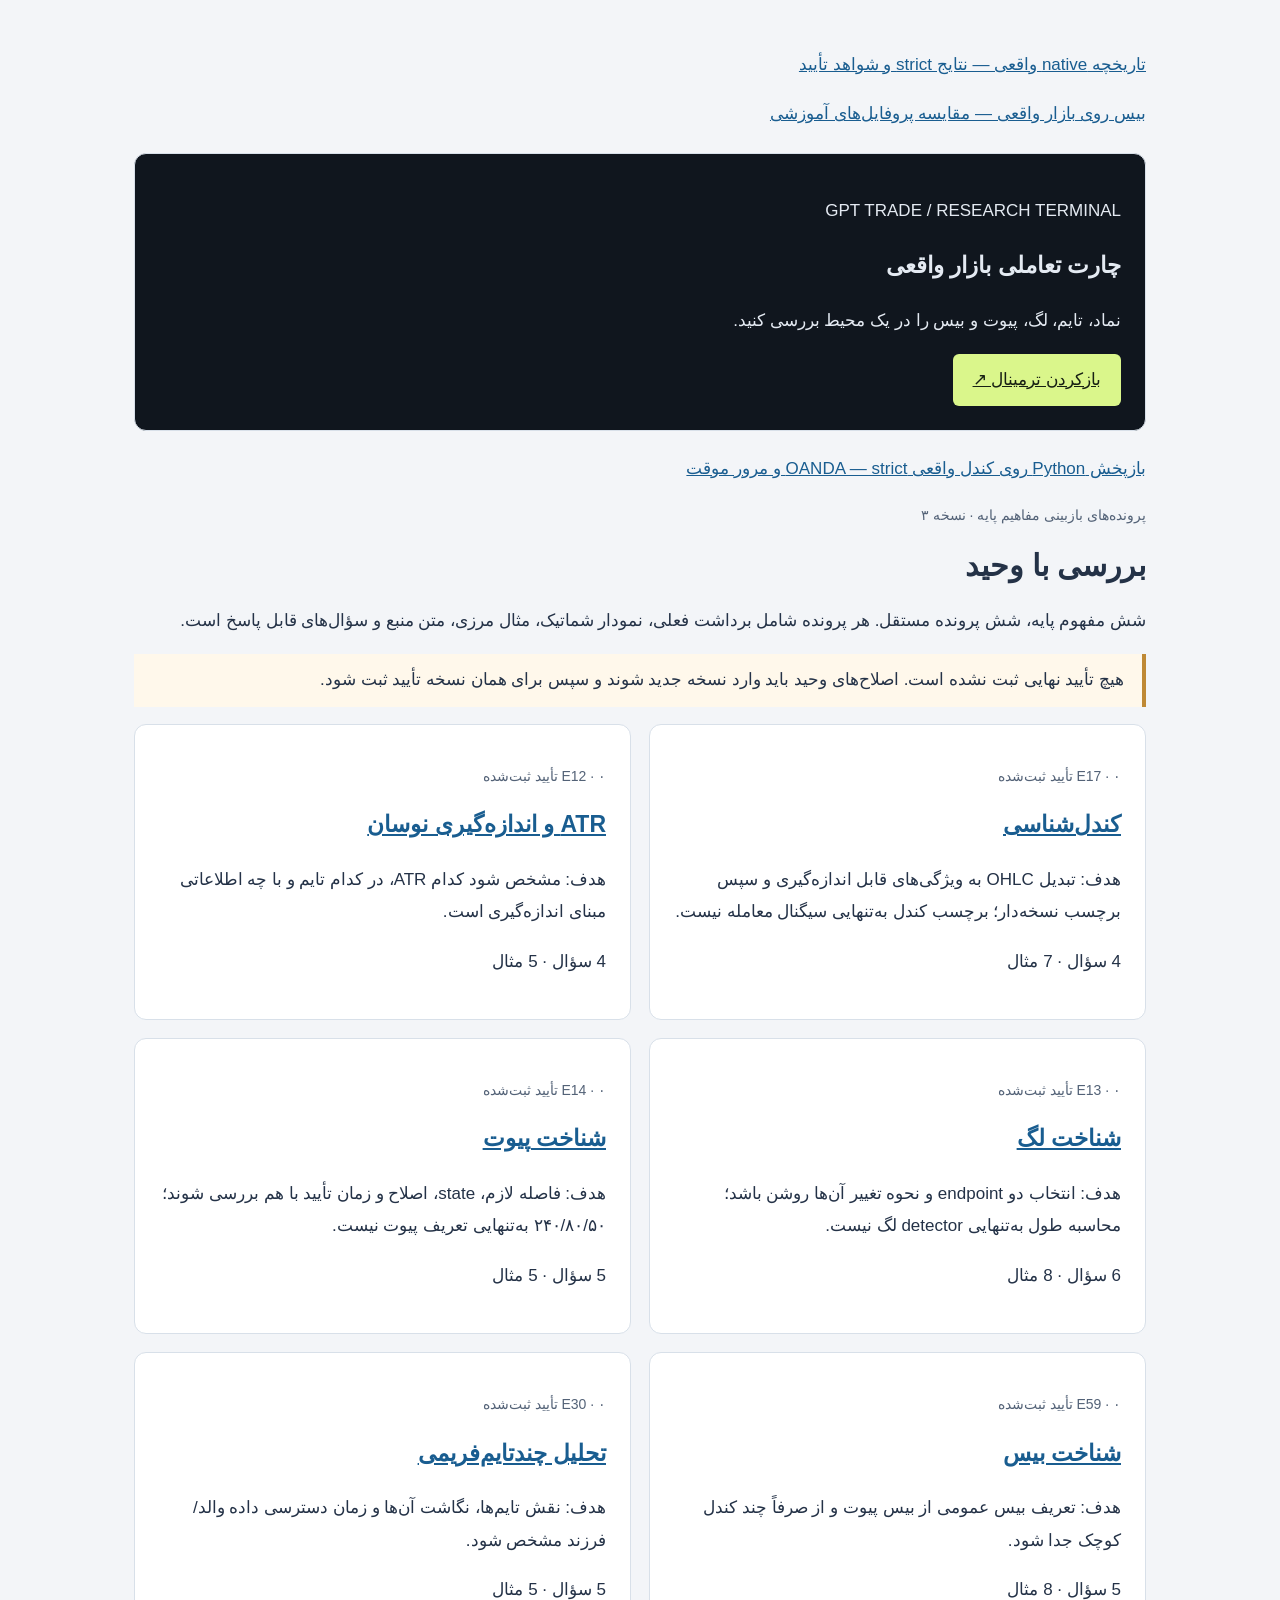
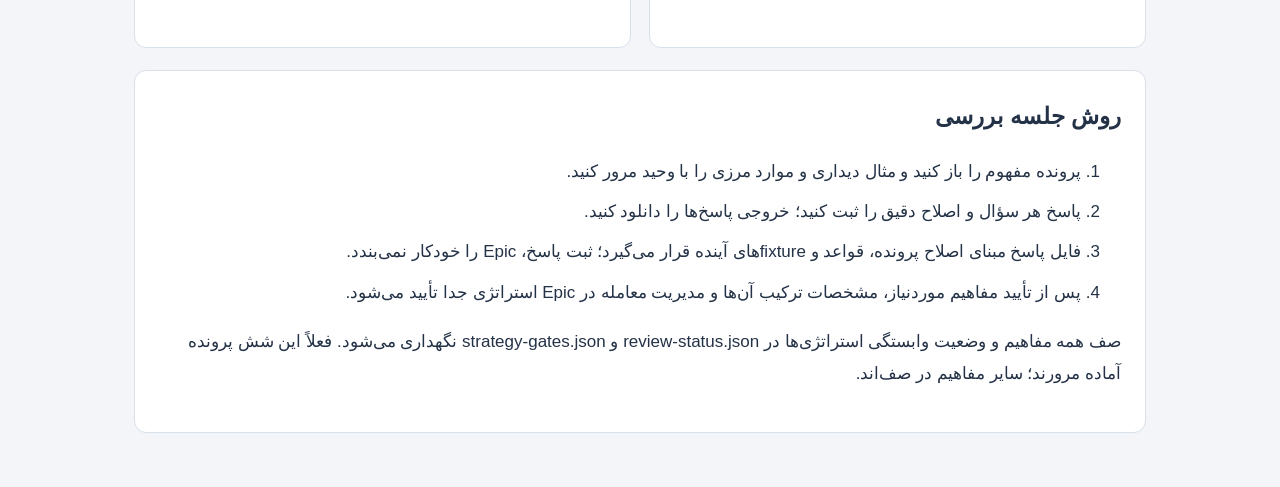
==== commit e9321556: "Update review-v8 research review charts" ====
--- a/index.html
+++ b/index.html
@@ -1 +1 @@
-<!doctype html><html lang="fa" dir="rtl"><head><meta charset="utf-8"><meta name="viewport" content="width=device-width,initial-scale=1"><title>بررسی مفاهیم با وحید</title><style>*{box-sizing:border-box}body{margin:0;background:#f3f5f8;color:#243247;font:17px/1.9 Tahoma,Arial,sans-serif}main{max-width:1060px;margin:auto;padding:32px 24px}h1{font-size:30px;line-height:1.5;margin:8px 0}h2{font-size:23px;margin:0 0 16px}h3{font-size:19px}a{color:#195d90}section,.panel{background:white;border:1px solid #d8e0e9;border-radius:12px;padding:24px;margin:22px 0}.meta{color:#536277;font-size:14px}.status{display:inline-block;background:#fff0d1;color:#6b460b;padding:4px 14px;border-radius:30px}figure{margin:20px 0}figure svg{width:100%;height:auto;display:block}figcaption{font-size:15px;color:#536277}table{border-collapse:collapse;width:100%;font-size:15px}th,td{border-bottom:1px solid #dae0e8;padding:12px;text-align:right;vertical-align:top}th{background:#edf2f7}code,pre{direction:ltr;unicode-bidi:embed}pre{white-space:pre-wrap;overflow-wrap:anywhere;font:13px/1.7 monospace;background:#f3f5f8;padding:14px;text-align:left}button,select,input,textarea{font:inherit;padding:9px;border:1px solid #a4b1c0;border-radius:6px;background:white;color:#243247}button{cursor:pointer;background:#245b7c;color:white}textarea{display:block;width:100%;min-height:85px}label{display:block;margin:10px 0}select{max-width:100%}.toolbar{display:flex;flex-wrap:wrap;gap:12px}.question{border-top:1px solid #dae0e8;padding:18px 0}.grid{display:grid;grid-template-columns:repeat(2,1fr);gap:18px}.grid .panel{margin:0}li{margin:8px 0}.scroll{overflow:auto}.notice{border-right:4px solid #bf8935;padding:10px 18px;background:#fff8eb}details{margin:12px 0}summary{cursor:pointer}.english{direction:ltr;text-align:left}footer{font-size:14px;color:#536277;margin-top:30px}@media(max-width:650px){main{padding:18px 12px}section,.panel{padding:16px}.grid{grid-template-columns:1fr}h1{font-size:25px}}@media print{body{background:white;font-size:12pt}main{max-width:none;padding:0}section{border:0;border-radius:0;padding:0;margin:20px 0}button,.toolbar,nav{display:none}figure,table tr,.question{break-inside:avoid}pre{font-size:9pt}h2{break-after:avoid}.grid{display:block}}</style></head><body><main><p><a href="native-strict.html">تاریخچه native واقعی — نتایج strict و شواهد تأیید</a></p><p><a href="base-profiles.html">بیس روی بازار واقعی — مقایسه پروفایل‌های آموزشی</a></p><p><a href="replay.html">بازپخش Python روی کندل واقعی OANDA — strict و مرور موقت</a></p><p class="meta">پرونده‌های بازبینی مفاهیم پایه · نسخه ۳</p><h1>بررسی با وحید</h1><p>شش مفهوم پایه، شش پرونده مستقل. هر پرونده شامل برداشت فعلی، نمودار شماتیک، مثال مرزی، متن منبع و سؤال‌های قابل پاسخ است.</p><p class="notice">هیچ تأیید نهایی ثبت نشده است. اصلاح‌های وحید باید وارد نسخه جدید شوند و سپس برای همان نسخه تأیید ثبت شود.</p><div class="grid"><article class="panel"><p class="meta">E17 · ۰ تأیید ثبت‌شده</p><h2><a href="E17.html">کندل‌شناسی</a></h2><p>هدف: تبدیل OHLC به ویژگی‌های قابل اندازه‌گیری و سپس برچسب نسخه‌دار؛ برچسب کندل به‌تنهایی سیگنال معامله نیست.</p><p>4 سؤال · 7 مثال</p></article><article class="panel"><p class="meta">E12 · ۰ تأیید ثبت‌شده</p><h2><a href="E12.html">ATR و اندازه‌گیری نوسان</a></h2><p>هدف: مشخص شود کدام ATR، در کدام تایم و با چه اطلاعاتی مبنای اندازه‌گیری است.</p><p>4 سؤال · 5 مثال</p></article><article class="panel"><p class="meta">E13 · ۰ تأیید ثبت‌شده</p><h2><a href="E13.html">شناخت لگ</a></h2><p>هدف: انتخاب دو endpoint و نحوه تغییر آن‌ها روشن باشد؛ محاسبه طول به‌تنهایی detector لگ نیست.</p><p>6 سؤال · 8 مثال</p></article><article class="panel"><p class="meta">E14 · ۰ تأیید ثبت‌شده</p><h2><a href="E14.html">شناخت پیوت</a></h2><p>هدف: فاصله لازم، state، اصلاح و زمان تأیید با هم بررسی شوند؛ ۲۴۰/۸۰/۵۰ به‌تنهایی تعریف پیوت نیست.</p><p>5 سؤال · 5 مثال</p></article><article class="panel"><p class="meta">E59 · ۰ تأیید ثبت‌شده</p><h2><a href="E59.html">شناخت بیس</a></h2><p>هدف: تعریف بیس عمومی از بیس پیوت و از صرفاً چند کندل کوچک جدا شود.</p><p>5 سؤال · 8 مثال</p></article><article class="panel"><p class="meta">E30 · ۰ تأیید ثبت‌شده</p><h2><a href="E30.html">تحلیل چندتایم‌فریمی</a></h2><p>هدف: نقش تایم‌ها، نگاشت آن‌ها و زمان دسترسی داده والد/فرزند مشخص شود.</p><p>5 سؤال · 5 مثال</p></article></div><section><h2>روش جلسه بررسی</h2><ol><li>پرونده مفهوم را باز کنید و مثال دیداری و موارد مرزی را با وحید مرور کنید.</li><li>پاسخ هر سؤال و اصلاح دقیق را ثبت کنید؛ خروجی پاسخ‌ها را دانلود کنید.</li><li>فایل پاسخ مبنای اصلاح پرونده، قواعد و fixtureهای آینده قرار می‌گیرد؛ ثبت پاسخ، Epic را خودکار نمی‌بندد.</li><li>پس از تأیید مفاهیم موردنیاز، مشخصات ترکیب آن‌ها و مدیریت معامله در Epic استراتژی جدا تأیید می‌شود.</li></ol><p>صف همه مفاهیم و وضعیت وابستگی استراتژی‌ها در review-status.json و strategy-gates.json نگهداری می‌شود. فعلاً این شش پرونده آماده مرورند؛ سایر مفاهیم در صف‌اند.</p></section></main></body></html>+<!doctype html><html lang="fa" dir="rtl"><head><meta charset="utf-8"><meta name="viewport" content="width=device-width,initial-scale=1"><title>بررسی مفاهیم با وحید</title><style>*{box-sizing:border-box}body{margin:0;background:#f3f5f8;color:#243247;font:17px/1.9 Tahoma,Arial,sans-serif}main{max-width:1060px;margin:auto;padding:32px 24px}h1{font-size:30px;line-height:1.5;margin:8px 0}h2{font-size:23px;margin:0 0 16px}h3{font-size:19px}a{color:#195d90}section,.panel{background:white;border:1px solid #d8e0e9;border-radius:12px;padding:24px;margin:22px 0}.meta{color:#536277;font-size:14px}.status{display:inline-block;background:#fff0d1;color:#6b460b;padding:4px 14px;border-radius:30px}figure{margin:20px 0}figure svg{width:100%;height:auto;display:block}figcaption{font-size:15px;color:#536277}table{border-collapse:collapse;width:100%;font-size:15px}th,td{border-bottom:1px solid #dae0e8;padding:12px;text-align:right;vertical-align:top}th{background:#edf2f7}code,pre{direction:ltr;unicode-bidi:embed}pre{white-space:pre-wrap;overflow-wrap:anywhere;font:13px/1.7 monospace;background:#f3f5f8;padding:14px;text-align:left}button,select,input,textarea{font:inherit;padding:9px;border:1px solid #a4b1c0;border-radius:6px;background:white;color:#243247}button{cursor:pointer;background:#245b7c;color:white}textarea{display:block;width:100%;min-height:85px}label{display:block;margin:10px 0}select{max-width:100%}.toolbar{display:flex;flex-wrap:wrap;gap:12px}.question{border-top:1px solid #dae0e8;padding:18px 0}.grid{display:grid;grid-template-columns:repeat(2,1fr);gap:18px}.grid .panel{margin:0}li{margin:8px 0}.scroll{overflow:auto}.notice{border-right:4px solid #bf8935;padding:10px 18px;background:#fff8eb}details{margin:12px 0}summary{cursor:pointer}.english{direction:ltr;text-align:left}footer{font-size:14px;color:#536277;margin-top:30px}@media(max-width:650px){main{padding:18px 12px}section,.panel{padding:16px}.grid{grid-template-columns:1fr}h1{font-size:25px}}@media print{body{background:white;font-size:12pt}main{max-width:none;padding:0}section{border:0;border-radius:0;padding:0;margin:20px 0}button,.toolbar,nav{display:none}figure,table tr,.question{break-inside:avoid}pre{font-size:9pt}h2{break-after:avoid}.grid{display:block}}</style></head><body><main><p><a href="native-strict.html">تاریخچه native واقعی — نتایج strict و شواهد تأیید</a></p><p><a href="base-profiles.html">بیس روی بازار واقعی — مقایسه پروفایل‌های آموزشی</a></p><section style="background:#10161e;color:#e4eaf2"><p>GPT TRADE / RESEARCH TERMINAL</p><h2>چارت تعاملی بازار واقعی</h2><p>نماد، تایم، لگ، پیوت و بیس را در یک محیط بررسی کنید.</p><a href="terminal.html" style="display:inline-block;background:#daf68b;color:#172013;padding:10px 20px;border-radius:6px">بازکردن ترمینال ↗</a></section><p><a href="replay.html">بازپخش Python روی کندل واقعی OANDA — strict و مرور موقت</a></p><p class="meta">پرونده‌های بازبینی مفاهیم پایه · نسخه ۳</p><h1>بررسی با وحید</h1><p>شش مفهوم پایه، شش پرونده مستقل. هر پرونده شامل برداشت فعلی، نمودار شماتیک، مثال مرزی، متن منبع و سؤال‌های قابل پاسخ است.</p><p class="notice">هیچ تأیید نهایی ثبت نشده است. اصلاح‌های وحید باید وارد نسخه جدید شوند و سپس برای همان نسخه تأیید ثبت شود.</p><div class="grid"><article class="panel"><p class="meta">E17 · ۰ تأیید ثبت‌شده</p><h2><a href="E17.html">کندل‌شناسی</a></h2><p>هدف: تبدیل OHLC به ویژگی‌های قابل اندازه‌گیری و سپس برچسب نسخه‌دار؛ برچسب کندل به‌تنهایی سیگنال معامله نیست.</p><p>4 سؤال · 7 مثال</p></article><article class="panel"><p class="meta">E12 · ۰ تأیید ثبت‌شده</p><h2><a href="E12.html">ATR و اندازه‌گیری نوسان</a></h2><p>هدف: مشخص شود کدام ATR، در کدام تایم و با چه اطلاعاتی مبنای اندازه‌گیری است.</p><p>4 سؤال · 5 مثال</p></article><article class="panel"><p class="meta">E13 · ۰ تأیید ثبت‌شده</p><h2><a href="E13.html">شناخت لگ</a></h2><p>هدف: انتخاب دو endpoint و نحوه تغییر آن‌ها روشن باشد؛ محاسبه طول به‌تنهایی detector لگ نیست.</p><p>6 سؤال · 8 مثال</p></article><article class="panel"><p class="meta">E14 · ۰ تأیید ثبت‌شده</p><h2><a href="E14.html">شناخت پیوت</a></h2><p>هدف: فاصله لازم، state، اصلاح و زمان تأیید با هم بررسی شوند؛ ۲۴۰/۸۰/۵۰ به‌تنهایی تعریف پیوت نیست.</p><p>5 سؤال · 5 مثال</p></article><article class="panel"><p class="meta">E59 · ۰ تأیید ثبت‌شده</p><h2><a href="E59.html">شناخت بیس</a></h2><p>هدف: تعریف بیس عمومی از بیس پیوت و از صرفاً چند کندل کوچک جدا شود.</p><p>5 سؤال · 8 مثال</p></article><article class="panel"><p class="meta">E30 · ۰ تأیید ثبت‌شده</p><h2><a href="E30.html">تحلیل چندتایم‌فریمی</a></h2><p>هدف: نقش تایم‌ها، نگاشت آن‌ها و زمان دسترسی داده والد/فرزند مشخص شود.</p><p>5 سؤال · 5 مثال</p></article></div><section><h2>روش جلسه بررسی</h2><ol><li>پرونده مفهوم را باز کنید و مثال دیداری و موارد مرزی را با وحید مرور کنید.</li><li>پاسخ هر سؤال و اصلاح دقیق را ثبت کنید؛ خروجی پاسخ‌ها را دانلود کنید.</li><li>فایل پاسخ مبنای اصلاح پرونده، قواعد و fixtureهای آینده قرار می‌گیرد؛ ثبت پاسخ، Epic را خودکار نمی‌بندد.</li><li>پس از تأیید مفاهیم موردنیاز، مشخصات ترکیب آن‌ها و مدیریت معامله در Epic استراتژی جدا تأیید می‌شود.</li></ol><p>صف همه مفاهیم و وضعیت وابستگی استراتژی‌ها در review-status.json و strategy-gates.json نگهداری می‌شود. فعلاً این شش پرونده آماده مرورند؛ سایر مفاهیم در صف‌اند.</p></section></main></body></html>
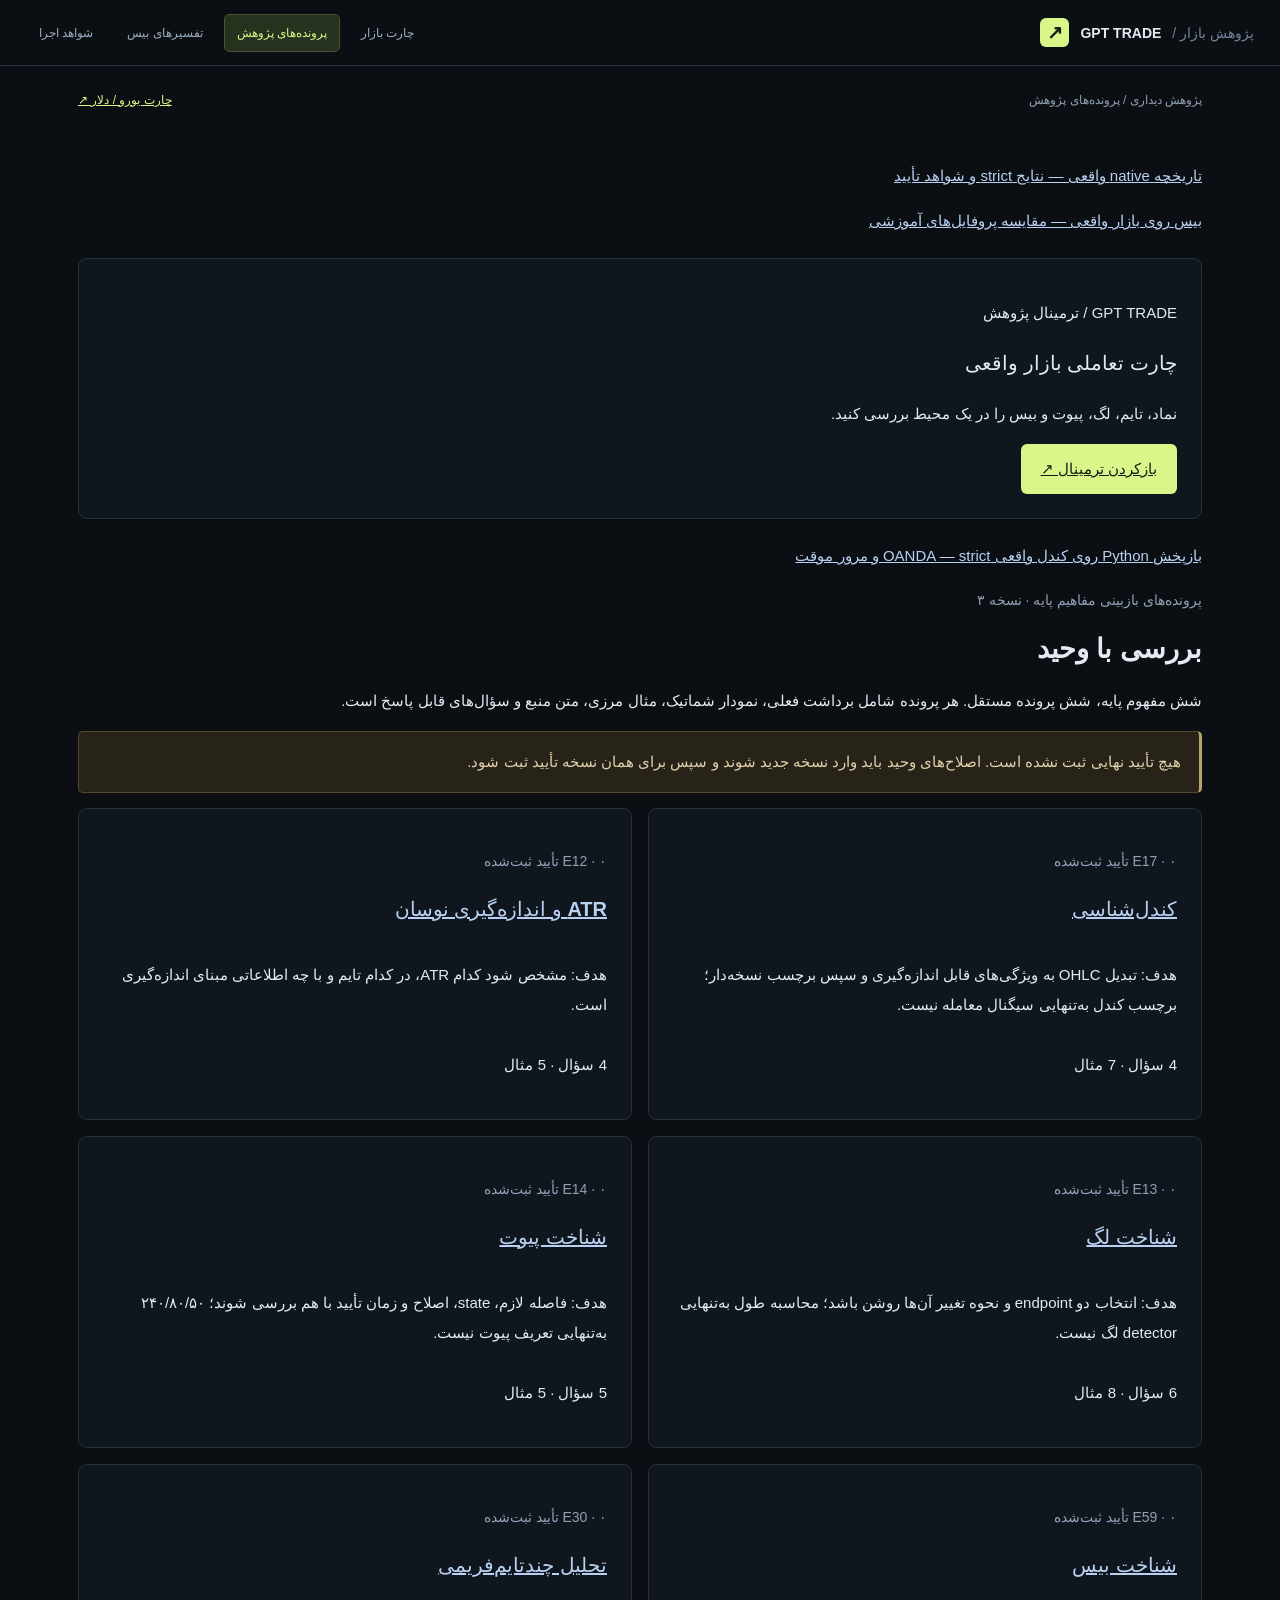
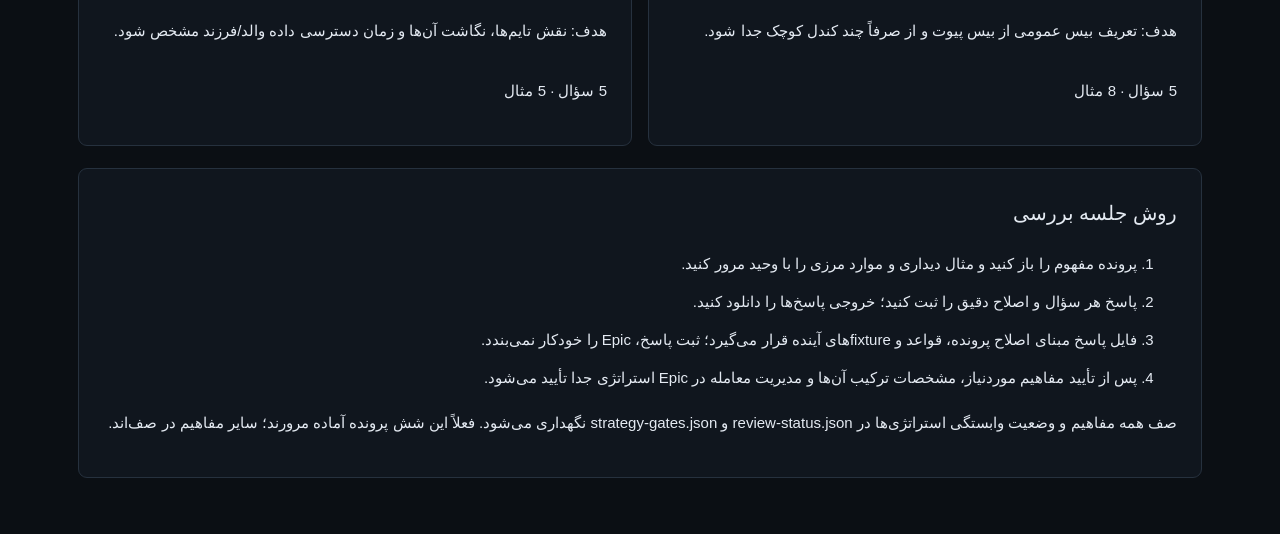
==== commit aac077b7: "Update review-v9 research review charts" ====
--- a/index.html
+++ b/index.html
@@ -1 +1 @@
-<!doctype html><html lang="fa" dir="rtl"><head><meta charset="utf-8"><meta name="viewport" content="width=device-width,initial-scale=1"><title>بررسی مفاهیم با وحید</title><style>*{box-sizing:border-box}body{margin:0;background:#f3f5f8;color:#243247;font:17px/1.9 Tahoma,Arial,sans-serif}main{max-width:1060px;margin:auto;padding:32px 24px}h1{font-size:30px;line-height:1.5;margin:8px 0}h2{font-size:23px;margin:0 0 16px}h3{font-size:19px}a{color:#195d90}section,.panel{background:white;border:1px solid #d8e0e9;border-radius:12px;padding:24px;margin:22px 0}.meta{color:#536277;font-size:14px}.status{display:inline-block;background:#fff0d1;color:#6b460b;padding:4px 14px;border-radius:30px}figure{margin:20px 0}figure svg{width:100%;height:auto;display:block}figcaption{font-size:15px;color:#536277}table{border-collapse:collapse;width:100%;font-size:15px}th,td{border-bottom:1px solid #dae0e8;padding:12px;text-align:right;vertical-align:top}th{background:#edf2f7}code,pre{direction:ltr;unicode-bidi:embed}pre{white-space:pre-wrap;overflow-wrap:anywhere;font:13px/1.7 monospace;background:#f3f5f8;padding:14px;text-align:left}button,select,input,textarea{font:inherit;padding:9px;border:1px solid #a4b1c0;border-radius:6px;background:white;color:#243247}button{cursor:pointer;background:#245b7c;color:white}textarea{display:block;width:100%;min-height:85px}label{display:block;margin:10px 0}select{max-width:100%}.toolbar{display:flex;flex-wrap:wrap;gap:12px}.question{border-top:1px solid #dae0e8;padding:18px 0}.grid{display:grid;grid-template-columns:repeat(2,1fr);gap:18px}.grid .panel{margin:0}li{margin:8px 0}.scroll{overflow:auto}.notice{border-right:4px solid #bf8935;padding:10px 18px;background:#fff8eb}details{margin:12px 0}summary{cursor:pointer}.english{direction:ltr;text-align:left}footer{font-size:14px;color:#536277;margin-top:30px}@media(max-width:650px){main{padding:18px 12px}section,.panel{padding:16px}.grid{grid-template-columns:1fr}h1{font-size:25px}}@media print{body{background:white;font-size:12pt}main{max-width:none;padding:0}section{border:0;border-radius:0;padding:0;margin:20px 0}button,.toolbar,nav{display:none}figure,table tr,.question{break-inside:avoid}pre{font-size:9pt}h2{break-after:avoid}.grid{display:block}}</style></head><body><main><p><a href="native-strict.html">تاریخچه native واقعی — نتایج strict و شواهد تأیید</a></p><p><a href="base-profiles.html">بیس روی بازار واقعی — مقایسه پروفایل‌های آموزشی</a></p><section style="background:#10161e;color:#e4eaf2"><p>GPT TRADE / RESEARCH TERMINAL</p><h2>چارت تعاملی بازار واقعی</h2><p>نماد، تایم، لگ، پیوت و بیس را در یک محیط بررسی کنید.</p><a href="terminal.html" style="display:inline-block;background:#daf68b;color:#172013;padding:10px 20px;border-radius:6px">بازکردن ترمینال ↗</a></section><p><a href="replay.html">بازپخش Python روی کندل واقعی OANDA — strict و مرور موقت</a></p><p class="meta">پرونده‌های بازبینی مفاهیم پایه · نسخه ۳</p><h1>بررسی با وحید</h1><p>شش مفهوم پایه، شش پرونده مستقل. هر پرونده شامل برداشت فعلی، نمودار شماتیک، مثال مرزی، متن منبع و سؤال‌های قابل پاسخ است.</p><p class="notice">هیچ تأیید نهایی ثبت نشده است. اصلاح‌های وحید باید وارد نسخه جدید شوند و سپس برای همان نسخه تأیید ثبت شود.</p><div class="grid"><article class="panel"><p class="meta">E17 · ۰ تأیید ثبت‌شده</p><h2><a href="E17.html">کندل‌شناسی</a></h2><p>هدف: تبدیل OHLC به ویژگی‌های قابل اندازه‌گیری و سپس برچسب نسخه‌دار؛ برچسب کندل به‌تنهایی سیگنال معامله نیست.</p><p>4 سؤال · 7 مثال</p></article><article class="panel"><p class="meta">E12 · ۰ تأیید ثبت‌شده</p><h2><a href="E12.html">ATR و اندازه‌گیری نوسان</a></h2><p>هدف: مشخص شود کدام ATR، در کدام تایم و با چه اطلاعاتی مبنای اندازه‌گیری است.</p><p>4 سؤال · 5 مثال</p></article><article class="panel"><p class="meta">E13 · ۰ تأیید ثبت‌شده</p><h2><a href="E13.html">شناخت لگ</a></h2><p>هدف: انتخاب دو endpoint و نحوه تغییر آن‌ها روشن باشد؛ محاسبه طول به‌تنهایی detector لگ نیست.</p><p>6 سؤال · 8 مثال</p></article><article class="panel"><p class="meta">E14 · ۰ تأیید ثبت‌شده</p><h2><a href="E14.html">شناخت پیوت</a></h2><p>هدف: فاصله لازم، state، اصلاح و زمان تأیید با هم بررسی شوند؛ ۲۴۰/۸۰/۵۰ به‌تنهایی تعریف پیوت نیست.</p><p>5 سؤال · 5 مثال</p></article><article class="panel"><p class="meta">E59 · ۰ تأیید ثبت‌شده</p><h2><a href="E59.html">شناخت بیس</a></h2><p>هدف: تعریف بیس عمومی از بیس پیوت و از صرفاً چند کندل کوچک جدا شود.</p><p>5 سؤال · 8 مثال</p></article><article class="panel"><p class="meta">E30 · ۰ تأیید ثبت‌شده</p><h2><a href="E30.html">تحلیل چندتایم‌فریمی</a></h2><p>هدف: نقش تایم‌ها، نگاشت آن‌ها و زمان دسترسی داده والد/فرزند مشخص شود.</p><p>5 سؤال · 5 مثال</p></article></div><section><h2>روش جلسه بررسی</h2><ol><li>پرونده مفهوم را باز کنید و مثال دیداری و موارد مرزی را با وحید مرور کنید.</li><li>پاسخ هر سؤال و اصلاح دقیق را ثبت کنید؛ خروجی پاسخ‌ها را دانلود کنید.</li><li>فایل پاسخ مبنای اصلاح پرونده، قواعد و fixtureهای آینده قرار می‌گیرد؛ ثبت پاسخ، Epic را خودکار نمی‌بندد.</li><li>پس از تأیید مفاهیم موردنیاز، مشخصات ترکیب آن‌ها و مدیریت معامله در Epic استراتژی جدا تأیید می‌شود.</li></ol><p>صف همه مفاهیم و وضعیت وابستگی استراتژی‌ها در review-status.json و strategy-gates.json نگهداری می‌شود. فعلاً این شش پرونده آماده مرورند؛ سایر مفاهیم در صف‌اند.</p></section></main></body></html>+<!doctype html><html lang="fa" dir="rtl"><head><meta charset="utf-8"><meta name="viewport" content="width=device-width,initial-scale=1"><title>بررسی مفاهیم با وحید</title><style>*{box-sizing:border-box}body{margin:0;background:#f3f5f8;color:#243247;font:17px/1.9 Tahoma,Arial,sans-serif}main{max-width:1060px;margin:auto;padding:32px 24px}h1{font-size:30px;line-height:1.5;margin:8px 0}h2{font-size:23px;margin:0 0 16px}h3{font-size:19px}a{color:#195d90}section,.panel{background:white;border:1px solid #d8e0e9;border-radius:12px;padding:24px;margin:22px 0}.meta{color:#536277;font-size:14px}.status{display:inline-block;background:#fff0d1;color:#6b460b;padding:4px 14px;border-radius:30px}figure{margin:20px 0}figure svg{width:100%;height:auto;display:block}figcaption{font-size:15px;color:#536277}table{border-collapse:collapse;width:100%;font-size:15px}th,td{border-bottom:1px solid #dae0e8;padding:12px;text-align:right;vertical-align:top}th{background:#edf2f7}code,pre{direction:ltr;unicode-bidi:embed}pre{white-space:pre-wrap;overflow-wrap:anywhere;font:13px/1.7 monospace;background:#f3f5f8;padding:14px;text-align:left}button,select,input,textarea{font:inherit;padding:9px;border:1px solid #a4b1c0;border-radius:6px;background:white;color:#243247}button{cursor:pointer;background:#245b7c;color:white}textarea{display:block;width:100%;min-height:85px}label{display:block;margin:10px 0}select{max-width:100%}.toolbar{display:flex;flex-wrap:wrap;gap:12px}.question{border-top:1px solid #dae0e8;padding:18px 0}.grid{display:grid;grid-template-columns:repeat(2,1fr);gap:18px}.grid .panel{margin:0}li{margin:8px 0}.scroll{overflow:auto}.notice{border-right:4px solid #bf8935;padding:10px 18px;background:#fff8eb}details{margin:12px 0}summary{cursor:pointer}.english{direction:ltr;text-align:left}footer{font-size:14px;color:#536277;margin-top:30px}@media(max-width:650px){main{padding:18px 12px}section,.panel{padding:16px}.grid{grid-template-columns:1fr}h1{font-size:25px}}@media print{body{background:white;font-size:12pt}main{max-width:none;padding:0}section{border:0;border-radius:0;padding:0;margin:20px 0}button,.toolbar,nav{display:none}figure,table tr,.question{break-inside:avoid}pre{font-size:9pt}h2{break-after:avoid}.grid{display:block}}</style><link id="research-theme" rel="stylesheet" href="research-theme.css"></head><body><!-- research-shell:start --><header class="research-header"><a class="research-brand" href="terminal.html"><span class="research-logo">↗</span>GPT TRADE <span style="color:#71849b;font-weight:400">/ پژوهش بازار</span></a><nav class="research-links" aria-label="بخش‌های پژوهش"><a class="" href="terminal.html">چارت بازار</a><a class="current" href="index.html">پرونده‌های پژوهش</a><a class="" href="base-profiles.html">تفسیرهای بیس</a><a class="" href="native-strict.html">شواهد اجرا</a></nav></header><div class="research-route"><span>پژوهش دیداری / پرونده‌های پژوهش</span><a href="terminal.html?symbol=EUR_USD&amp;tf=H1">چارت یورو / دلار ↗</a></div><!-- research-shell:end --><main><p><a href="native-strict.html">تاریخچه native واقعی — نتایج strict و شواهد تأیید</a></p><p><a href="base-profiles.html">بیس روی بازار واقعی — مقایسه پروفایل‌های آموزشی</a></p><section style="background:#10161e;color:#e4eaf2"><p>GPT TRADE / ترمینال پژوهش</p><h2>چارت تعاملی بازار واقعی</h2><p>نماد، تایم، لگ، پیوت و بیس را در یک محیط بررسی کنید.</p><a href="terminal.html" style="display:inline-block;background:#daf68b;color:#172013;padding:10px 20px;border-radius:6px">بازکردن ترمینال ↗</a></section><p><a href="replay.html">بازپخش Python روی کندل واقعی OANDA — strict و مرور موقت</a></p><p class="meta">پرونده‌های بازبینی مفاهیم پایه · نسخه ۳</p><h1>بررسی با وحید</h1><p>شش مفهوم پایه، شش پرونده مستقل. هر پرونده شامل برداشت فعلی، نمودار شماتیک، مثال مرزی، متن منبع و سؤال‌های قابل پاسخ است.</p><p class="notice">هیچ تأیید نهایی ثبت نشده است. اصلاح‌های وحید باید وارد نسخه جدید شوند و سپس برای همان نسخه تأیید ثبت شود.</p><div class="grid"><article class="panel"><p class="meta">E17 · ۰ تأیید ثبت‌شده</p><h2><a href="E17.html">کندل‌شناسی</a></h2><p>هدف: تبدیل OHLC به ویژگی‌های قابل اندازه‌گیری و سپس برچسب نسخه‌دار؛ برچسب کندل به‌تنهایی سیگنال معامله نیست.</p><p>4 سؤال · 7 مثال</p></article><article class="panel"><p class="meta">E12 · ۰ تأیید ثبت‌شده</p><h2><a href="E12.html">ATR و اندازه‌گیری نوسان</a></h2><p>هدف: مشخص شود کدام ATR، در کدام تایم و با چه اطلاعاتی مبنای اندازه‌گیری است.</p><p>4 سؤال · 5 مثال</p></article><article class="panel"><p class="meta">E13 · ۰ تأیید ثبت‌شده</p><h2><a href="E13.html">شناخت لگ</a></h2><p>هدف: انتخاب دو endpoint و نحوه تغییر آن‌ها روشن باشد؛ محاسبه طول به‌تنهایی detector لگ نیست.</p><p>6 سؤال · 8 مثال</p></article><article class="panel"><p class="meta">E14 · ۰ تأیید ثبت‌شده</p><h2><a href="E14.html">شناخت پیوت</a></h2><p>هدف: فاصله لازم، state، اصلاح و زمان تأیید با هم بررسی شوند؛ ۲۴۰/۸۰/۵۰ به‌تنهایی تعریف پیوت نیست.</p><p>5 سؤال · 5 مثال</p></article><article class="panel"><p class="meta">E59 · ۰ تأیید ثبت‌شده</p><h2><a href="E59.html">شناخت بیس</a></h2><p>هدف: تعریف بیس عمومی از بیس پیوت و از صرفاً چند کندل کوچک جدا شود.</p><p>5 سؤال · 8 مثال</p></article><article class="panel"><p class="meta">E30 · ۰ تأیید ثبت‌شده</p><h2><a href="E30.html">تحلیل چندتایم‌فریمی</a></h2><p>هدف: نقش تایم‌ها، نگاشت آن‌ها و زمان دسترسی داده والد/فرزند مشخص شود.</p><p>5 سؤال · 5 مثال</p></article></div><section><h2>روش جلسه بررسی</h2><ol><li>پرونده مفهوم را باز کنید و مثال دیداری و موارد مرزی را با وحید مرور کنید.</li><li>پاسخ هر سؤال و اصلاح دقیق را ثبت کنید؛ خروجی پاسخ‌ها را دانلود کنید.</li><li>فایل پاسخ مبنای اصلاح پرونده، قواعد و fixtureهای آینده قرار می‌گیرد؛ ثبت پاسخ، Epic را خودکار نمی‌بندد.</li><li>پس از تأیید مفاهیم موردنیاز، مشخصات ترکیب آن‌ها و مدیریت معامله در Epic استراتژی جدا تأیید می‌شود.</li></ol><p>صف همه مفاهیم و وضعیت وابستگی استراتژی‌ها در review-status.json و strategy-gates.json نگهداری می‌شود. فعلاً این شش پرونده آماده مرورند؛ سایر مفاهیم در صف‌اند.</p></section></main></body></html>
--- a/research-theme.css
+++ b/research-theme.css
@@ -0,0 +1 @@
+:root{color-scheme:dark;--bg:#0b0f14;--panel:#10161e;--line:#26313e;--ink:#e4eaf2;--muted:#91a0b4;--lime:#daf68b}*{box-sizing:border-box}html{background:var(--bg)}body{margin:0!important;background:var(--bg)!important;color:var(--ink)!important;font:15px/2 Tahoma,-apple-system,BlinkMacSystemFont,"Segoe UI",sans-serif!important}a{color:#b8d0f1}a:hover{color:var(--lime)}main{max-width:1180px!important;margin:0 auto!important;padding:34px 28px!important}h1,h2,h3{color:var(--ink);letter-spacing:0!important}h1{font-size:27px!important;line-height:1.6!important;font-weight:600}h2{font-size:20px!important;font-weight:550}h3{font-size:17px!important}section,.panel{background:var(--panel)!important;border:1px solid var(--line)!important;border-radius:9px!important;padding:24px!important;box-shadow:none!important}article.panel{display:flex;flex-direction:column}.meta,figcaption,footer,small{color:var(--muted)!important}.notice{background:#282318!important;border:1px solid #54492d!important;border-right:3px solid #b9a16b!important;color:#e1d0ab!important;border-radius:5px;padding:15px 18px!important}.status{background:#28311d!important;color:var(--lime)!important;border:1px solid #3b492a;font-size:12px!important}.grid{gap:16px!important}table{font-size:13px!important}th{background:#182330!important;color:#a6b9cf!important}td,th{border-color:var(--line)!important;padding:12px!important}tr:hover td{background:#151f2a}pre{background:#0c121a!important;border:1px solid var(--line);color:#b8c8dc!important;border-radius:5px;padding:18px!important;font-size:12px!important;line-height:1.8!important}code{color:#bbd5f5;overflow-wrap:anywhere}button,select,input,textarea{background:#131d29!important;color:var(--ink)!important;border:1px solid #354357!important;border-radius:5px!important;font-family:inherit!important}button{padding:9px 16px!important;cursor:pointer}button:hover{background:#25311d!important;border-color:#647847!important;color:var(--lime)!important}button#export,button#print{background:#26331c!important;color:var(--lime)!important;border-color:#52683b!important}input[type=range]{accent-color:var(--lime)}input:focus-visible,button:focus-visible,select:focus-visible,textarea:focus-visible,a:focus-visible{outline:2px solid var(--lime);outline-offset:3px}details{border:1px solid var(--line);border-radius:6px;padding:12px 16px;background:#0e1620;margin:12px 0!important}summary{color:#b7cce6;cursor:pointer;font-size:13px}.question{border-color:var(--line)!important;padding-top:24px!important}.scroll{border-radius:6px}figure svg,.scroll>svg,#chart{background:#f7f9fb!important;border:1px solid var(--line);border-radius:7px}figure{margin:18px 0!important}.toolbar,.controls{gap:12px!important}.research-header{min-height:66px;padding:12px 26px;display:flex;align-items:center;justify-content:space-between;gap:20px;border-bottom:1px solid var(--line);background:#0b0f14;direction:rtl}.research-brand{display:flex;align-items:center;gap:11px;direction:ltr;font:600 14px -apple-system,BlinkMacSystemFont,sans-serif;color:#e4eaf2;white-space:nowrap}.research-logo{width:29px;height:29px;display:grid;place-items:center;background:var(--lime);color:#172013;border-radius:6px;font-size:19px}.research-links{display:flex;gap:8px;align-items:center;flex-wrap:wrap;font-size:12px}.research-links a{padding:6px 12px;border:1px solid transparent;color:#9dadc2;border-radius:5px;white-space:nowrap}.research-links a.current{background:#26321d;color:var(--lime);border-color:#425430}.research-links a:hover{color:var(--ink);background:#17212e}.research-route{max-width:1180px;margin:22px auto 0;padding:0 28px;display:flex;justify-content:space-between;align-items:center;gap:12px;font-size:12px;color:var(--muted)}.research-route a{color:var(--lime)}.research-context{font-size:12px;background:#152131;border:1px solid #30415a;padding:14px 18px;border-radius:6px;max-width:1124px;margin:20px auto 0;color:#a7bedb}.research-context a{color:var(--lime)}.research-page-title{font-size:12px;color:#788ba3;letter-spacing:0}.english,[dir=ltr]{font-family:ui-monospace,monospace}body>nav:not(.research-header){background:transparent}.research-header a{text-decoration:none}.research-header~main>nav{font-size:12px;color:#8d9fb6}.research-header~main>nav a{color:#9fb7d6}.research-header~main p{overflow-wrap:anywhere}@media(max-width:760px){.research-header{padding:14px 16px;align-items:flex-start;flex-direction:column;gap:12px}.research-links{gap:5px;font-size:11px}.research-links a{padding:5px 8px}main{padding:22px 15px!important}section,.panel{padding:17px!important}h1{font-size:23px!important}h2{font-size:18px!important}.research-route{padding:0 15px;margin-top:16px}.research-context{margin:15px;font-size:11px}.grid{grid-template-columns:1fr!important}.research-brand{font-size:13px}}@media print{body{background:white!important;color:#111!important}.research-header,.research-route,.research-context{display:none}section,.panel{background:white!important;color:#111!important;border-color:#ddd!important}h1,h2,h3,p,li,figcaption,footer{color:#111!important}a{color:#222}pre{background:white!important;color:#111!important}}
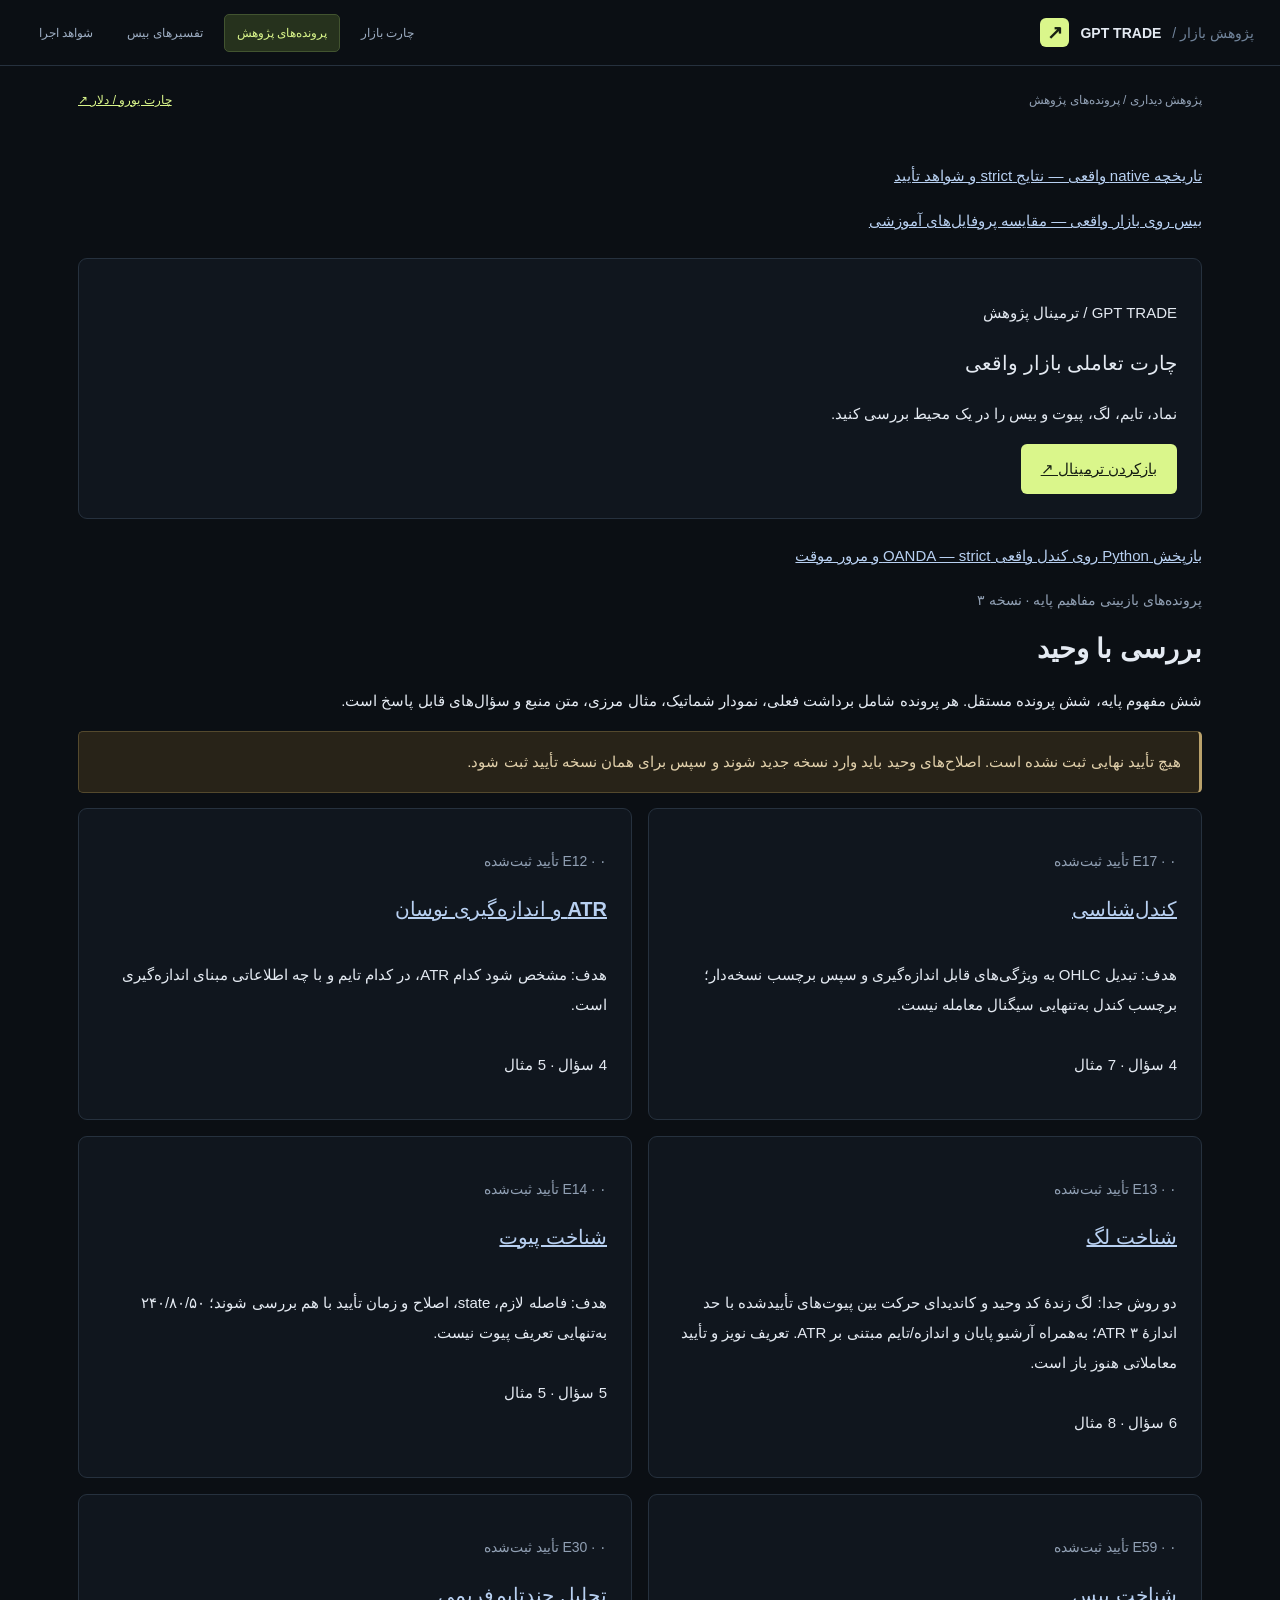
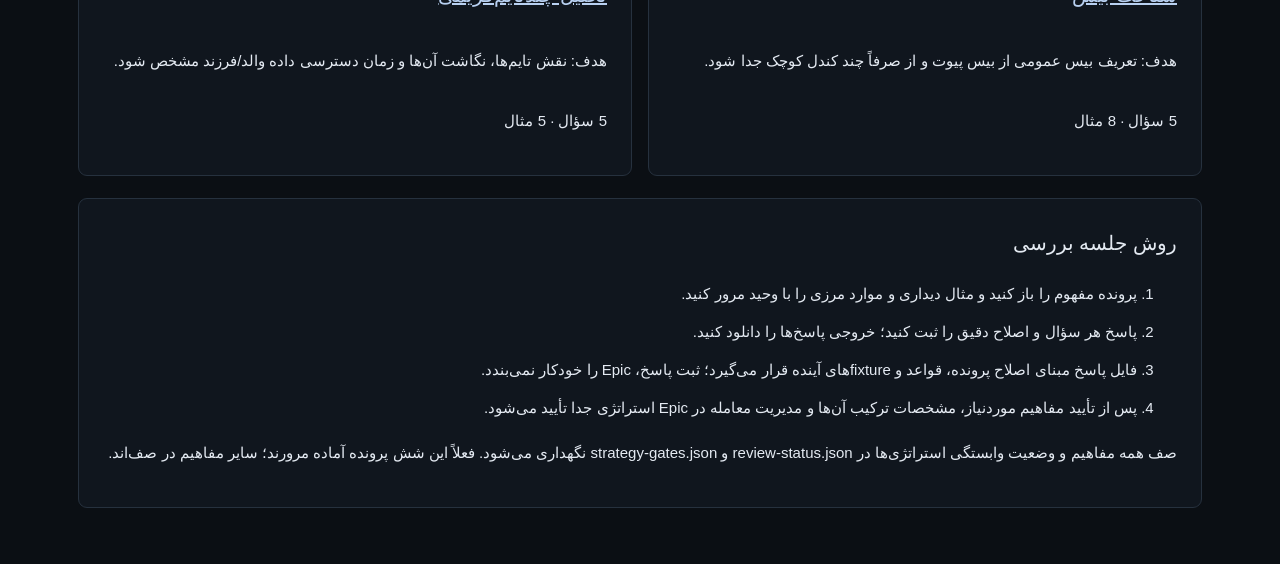
==== commit 7551a828: "Update review-v10 research review charts" ====
--- a/index.html
+++ b/index.html
@@ -1 +1 @@
-<!doctype html><html lang="fa" dir="rtl"><head><meta charset="utf-8"><meta name="viewport" content="width=device-width,initial-scale=1"><title>بررسی مفاهیم با وحید</title><style>*{box-sizing:border-box}body{margin:0;background:#f3f5f8;color:#243247;font:17px/1.9 Tahoma,Arial,sans-serif}main{max-width:1060px;margin:auto;padding:32px 24px}h1{font-size:30px;line-height:1.5;margin:8px 0}h2{font-size:23px;margin:0 0 16px}h3{font-size:19px}a{color:#195d90}section,.panel{background:white;border:1px solid #d8e0e9;border-radius:12px;padding:24px;margin:22px 0}.meta{color:#536277;font-size:14px}.status{display:inline-block;background:#fff0d1;color:#6b460b;padding:4px 14px;border-radius:30px}figure{margin:20px 0}figure svg{width:100%;height:auto;display:block}figcaption{font-size:15px;color:#536277}table{border-collapse:collapse;width:100%;font-size:15px}th,td{border-bottom:1px solid #dae0e8;padding:12px;text-align:right;vertical-align:top}th{background:#edf2f7}code,pre{direction:ltr;unicode-bidi:embed}pre{white-space:pre-wrap;overflow-wrap:anywhere;font:13px/1.7 monospace;background:#f3f5f8;padding:14px;text-align:left}button,select,input,textarea{font:inherit;padding:9px;border:1px solid #a4b1c0;border-radius:6px;background:white;color:#243247}button{cursor:pointer;background:#245b7c;color:white}textarea{display:block;width:100%;min-height:85px}label{display:block;margin:10px 0}select{max-width:100%}.toolbar{display:flex;flex-wrap:wrap;gap:12px}.question{border-top:1px solid #dae0e8;padding:18px 0}.grid{display:grid;grid-template-columns:repeat(2,1fr);gap:18px}.grid .panel{margin:0}li{margin:8px 0}.scroll{overflow:auto}.notice{border-right:4px solid #bf8935;padding:10px 18px;background:#fff8eb}details{margin:12px 0}summary{cursor:pointer}.english{direction:ltr;text-align:left}footer{font-size:14px;color:#536277;margin-top:30px}@media(max-width:650px){main{padding:18px 12px}section,.panel{padding:16px}.grid{grid-template-columns:1fr}h1{font-size:25px}}@media print{body{background:white;font-size:12pt}main{max-width:none;padding:0}section{border:0;border-radius:0;padding:0;margin:20px 0}button,.toolbar,nav{display:none}figure,table tr,.question{break-inside:avoid}pre{font-size:9pt}h2{break-after:avoid}.grid{display:block}}</style><link id="research-theme" rel="stylesheet" href="research-theme.css"></head><body><!-- research-shell:start --><header class="research-header"><a class="research-brand" href="terminal.html"><span class="research-logo">↗</span>GPT TRADE <span style="color:#71849b;font-weight:400">/ پژوهش بازار</span></a><nav class="research-links" aria-label="بخش‌های پژوهش"><a class="" href="terminal.html">چارت بازار</a><a class="current" href="index.html">پرونده‌های پژوهش</a><a class="" href="base-profiles.html">تفسیرهای بیس</a><a class="" href="native-strict.html">شواهد اجرا</a></nav></header><div class="research-route"><span>پژوهش دیداری / پرونده‌های پژوهش</span><a href="terminal.html?symbol=EUR_USD&amp;tf=H1">چارت یورو / دلار ↗</a></div><!-- research-shell:end --><main><p><a href="native-strict.html">تاریخچه native واقعی — نتایج strict و شواهد تأیید</a></p><p><a href="base-profiles.html">بیس روی بازار واقعی — مقایسه پروفایل‌های آموزشی</a></p><section style="background:#10161e;color:#e4eaf2"><p>GPT TRADE / ترمینال پژوهش</p><h2>چارت تعاملی بازار واقعی</h2><p>نماد، تایم، لگ، پیوت و بیس را در یک محیط بررسی کنید.</p><a href="terminal.html" style="display:inline-block;background:#daf68b;color:#172013;padding:10px 20px;border-radius:6px">بازکردن ترمینال ↗</a></section><p><a href="replay.html">بازپخش Python روی کندل واقعی OANDA — strict و مرور موقت</a></p><p class="meta">پرونده‌های بازبینی مفاهیم پایه · نسخه ۳</p><h1>بررسی با وحید</h1><p>شش مفهوم پایه، شش پرونده مستقل. هر پرونده شامل برداشت فعلی، نمودار شماتیک، مثال مرزی، متن منبع و سؤال‌های قابل پاسخ است.</p><p class="notice">هیچ تأیید نهایی ثبت نشده است. اصلاح‌های وحید باید وارد نسخه جدید شوند و سپس برای همان نسخه تأیید ثبت شود.</p><div class="grid"><article class="panel"><p class="meta">E17 · ۰ تأیید ثبت‌شده</p><h2><a href="E17.html">کندل‌شناسی</a></h2><p>هدف: تبدیل OHLC به ویژگی‌های قابل اندازه‌گیری و سپس برچسب نسخه‌دار؛ برچسب کندل به‌تنهایی سیگنال معامله نیست.</p><p>4 سؤال · 7 مثال</p></article><article class="panel"><p class="meta">E12 · ۰ تأیید ثبت‌شده</p><h2><a href="E12.html">ATR و اندازه‌گیری نوسان</a></h2><p>هدف: مشخص شود کدام ATR، در کدام تایم و با چه اطلاعاتی مبنای اندازه‌گیری است.</p><p>4 سؤال · 5 مثال</p></article><article class="panel"><p class="meta">E13 · ۰ تأیید ثبت‌شده</p><h2><a href="E13.html">شناخت لگ</a></h2><p>هدف: انتخاب دو endpoint و نحوه تغییر آن‌ها روشن باشد؛ محاسبه طول به‌تنهایی detector لگ نیست.</p><p>6 سؤال · 8 مثال</p></article><article class="panel"><p class="meta">E14 · ۰ تأیید ثبت‌شده</p><h2><a href="E14.html">شناخت پیوت</a></h2><p>هدف: فاصله لازم، state، اصلاح و زمان تأیید با هم بررسی شوند؛ ۲۴۰/۸۰/۵۰ به‌تنهایی تعریف پیوت نیست.</p><p>5 سؤال · 5 مثال</p></article><article class="panel"><p class="meta">E59 · ۰ تأیید ثبت‌شده</p><h2><a href="E59.html">شناخت بیس</a></h2><p>هدف: تعریف بیس عمومی از بیس پیوت و از صرفاً چند کندل کوچک جدا شود.</p><p>5 سؤال · 8 مثال</p></article><article class="panel"><p class="meta">E30 · ۰ تأیید ثبت‌شده</p><h2><a href="E30.html">تحلیل چندتایم‌فریمی</a></h2><p>هدف: نقش تایم‌ها، نگاشت آن‌ها و زمان دسترسی داده والد/فرزند مشخص شود.</p><p>5 سؤال · 5 مثال</p></article></div><section><h2>روش جلسه بررسی</h2><ol><li>پرونده مفهوم را باز کنید و مثال دیداری و موارد مرزی را با وحید مرور کنید.</li><li>پاسخ هر سؤال و اصلاح دقیق را ثبت کنید؛ خروجی پاسخ‌ها را دانلود کنید.</li><li>فایل پاسخ مبنای اصلاح پرونده، قواعد و fixtureهای آینده قرار می‌گیرد؛ ثبت پاسخ، Epic را خودکار نمی‌بندد.</li><li>پس از تأیید مفاهیم موردنیاز، مشخصات ترکیب آن‌ها و مدیریت معامله در Epic استراتژی جدا تأیید می‌شود.</li></ol><p>صف همه مفاهیم و وضعیت وابستگی استراتژی‌ها در review-status.json و strategy-gates.json نگهداری می‌شود. فعلاً این شش پرونده آماده مرورند؛ سایر مفاهیم در صف‌اند.</p></section></main></body></html>+<!doctype html><html lang="fa" dir="rtl"><head><meta charset="utf-8"><meta name="viewport" content="width=device-width,initial-scale=1"><title>بررسی مفاهیم با وحید</title><style>*{box-sizing:border-box}body{margin:0;background:#f3f5f8;color:#243247;font:17px/1.9 Tahoma,Arial,sans-serif}main{max-width:1060px;margin:auto;padding:32px 24px}h1{font-size:30px;line-height:1.5;margin:8px 0}h2{font-size:23px;margin:0 0 16px}h3{font-size:19px}a{color:#195d90}section,.panel{background:white;border:1px solid #d8e0e9;border-radius:12px;padding:24px;margin:22px 0}.meta{color:#536277;font-size:14px}.status{display:inline-block;background:#fff0d1;color:#6b460b;padding:4px 14px;border-radius:30px}figure{margin:20px 0}figure svg{width:100%;height:auto;display:block}figcaption{font-size:15px;color:#536277}table{border-collapse:collapse;width:100%;font-size:15px}th,td{border-bottom:1px solid #dae0e8;padding:12px;text-align:right;vertical-align:top}th{background:#edf2f7}code,pre{direction:ltr;unicode-bidi:embed}pre{white-space:pre-wrap;overflow-wrap:anywhere;font:13px/1.7 monospace;background:#f3f5f8;padding:14px;text-align:left}button,select,input,textarea{font:inherit;padding:9px;border:1px solid #a4b1c0;border-radius:6px;background:white;color:#243247}button{cursor:pointer;background:#245b7c;color:white}textarea{display:block;width:100%;min-height:85px}label{display:block;margin:10px 0}select{max-width:100%}.toolbar{display:flex;flex-wrap:wrap;gap:12px}.question{border-top:1px solid #dae0e8;padding:18px 0}.grid{display:grid;grid-template-columns:repeat(2,1fr);gap:18px}.grid .panel{margin:0}li{margin:8px 0}.scroll{overflow:auto}.notice{border-right:4px solid #bf8935;padding:10px 18px;background:#fff8eb}details{margin:12px 0}summary{cursor:pointer}.english{direction:ltr;text-align:left}footer{font-size:14px;color:#536277;margin-top:30px}@media(max-width:650px){main{padding:18px 12px}section,.panel{padding:16px}.grid{grid-template-columns:1fr}h1{font-size:25px}}@media print{body{background:white;font-size:12pt}main{max-width:none;padding:0}section{border:0;border-radius:0;padding:0;margin:20px 0}button,.toolbar,nav{display:none}figure,table tr,.question{break-inside:avoid}pre{font-size:9pt}h2{break-after:avoid}.grid{display:block}}</style><link id="research-theme" rel="stylesheet" href="research-theme.css"></head><body><!-- research-shell:start --><header class="research-header"><a class="research-brand" href="terminal.html"><span class="research-logo">↗</span>GPT TRADE <span style="color:#71849b;font-weight:400">/ پژوهش بازار</span></a><nav class="research-links" aria-label="بخش‌های پژوهش"><a class="" href="terminal.html">چارت بازار</a><a class="current" href="index.html">پرونده‌های پژوهش</a><a class="" href="base-profiles.html">تفسیرهای بیس</a><a class="" href="native-strict.html">شواهد اجرا</a></nav></header><div class="research-route"><span>پژوهش دیداری / پرونده‌های پژوهش</span><a href="terminal.html?symbol=EUR_USD&amp;tf=H1">چارت یورو / دلار ↗</a></div><!-- research-shell:end --><main><p><a href="native-strict.html">تاریخچه native واقعی — نتایج strict و شواهد تأیید</a></p><p><a href="base-profiles.html">بیس روی بازار واقعی — مقایسه پروفایل‌های آموزشی</a></p><section style="background:#10161e;color:#e4eaf2"><p>GPT TRADE / ترمینال پژوهش</p><h2>چارت تعاملی بازار واقعی</h2><p>نماد، تایم، لگ، پیوت و بیس را در یک محیط بررسی کنید.</p><a href="terminal.html" style="display:inline-block;background:#daf68b;color:#172013;padding:10px 20px;border-radius:6px">بازکردن ترمینال ↗</a></section><p><a href="replay.html">بازپخش Python روی کندل واقعی OANDA — strict و مرور موقت</a></p><p class="meta">پرونده‌های بازبینی مفاهیم پایه · نسخه ۳</p><h1>بررسی با وحید</h1><p>شش مفهوم پایه، شش پرونده مستقل. هر پرونده شامل برداشت فعلی، نمودار شماتیک، مثال مرزی، متن منبع و سؤال‌های قابل پاسخ است.</p><p class="notice">هیچ تأیید نهایی ثبت نشده است. اصلاح‌های وحید باید وارد نسخه جدید شوند و سپس برای همان نسخه تأیید ثبت شود.</p><div class="grid"><article class="panel"><p class="meta">E17 · ۰ تأیید ثبت‌شده</p><h2><a href="E17.html">کندل‌شناسی</a></h2><p>هدف: تبدیل OHLC به ویژگی‌های قابل اندازه‌گیری و سپس برچسب نسخه‌دار؛ برچسب کندل به‌تنهایی سیگنال معامله نیست.</p><p>4 سؤال · 7 مثال</p></article><article class="panel"><p class="meta">E12 · ۰ تأیید ثبت‌شده</p><h2><a href="E12.html">ATR و اندازه‌گیری نوسان</a></h2><p>هدف: مشخص شود کدام ATR، در کدام تایم و با چه اطلاعاتی مبنای اندازه‌گیری است.</p><p>4 سؤال · 5 مثال</p></article><article class="panel"><p class="meta">E13 · ۰ تأیید ثبت‌شده</p><h2><a href="E13.html">شناخت لگ</a></h2><p>دو روش جدا: لگ زندهٔ کد وحید و کاندیدای حرکت بین پیوت‌های تأییدشده با حد اندازهٔ ۳ ATR؛ به‌همراه آرشیو پایان و اندازه/تایم مبتنی بر ATR. تعریف نویز و تأیید معاملاتی هنوز باز است.</p><p>6 سؤال · 8 مثال</p></article><article class="panel"><p class="meta">E14 · ۰ تأیید ثبت‌شده</p><h2><a href="E14.html">شناخت پیوت</a></h2><p>هدف: فاصله لازم، state، اصلاح و زمان تأیید با هم بررسی شوند؛ ۲۴۰/۸۰/۵۰ به‌تنهایی تعریف پیوت نیست.</p><p>5 سؤال · 5 مثال</p></article><article class="panel"><p class="meta">E59 · ۰ تأیید ثبت‌شده</p><h2><a href="E59.html">شناخت بیس</a></h2><p>هدف: تعریف بیس عمومی از بیس پیوت و از صرفاً چند کندل کوچک جدا شود.</p><p>5 سؤال · 8 مثال</p></article><article class="panel"><p class="meta">E30 · ۰ تأیید ثبت‌شده</p><h2><a href="E30.html">تحلیل چندتایم‌فریمی</a></h2><p>هدف: نقش تایم‌ها، نگاشت آن‌ها و زمان دسترسی داده والد/فرزند مشخص شود.</p><p>5 سؤال · 5 مثال</p></article></div><section><h2>روش جلسه بررسی</h2><ol><li>پرونده مفهوم را باز کنید و مثال دیداری و موارد مرزی را با وحید مرور کنید.</li><li>پاسخ هر سؤال و اصلاح دقیق را ثبت کنید؛ خروجی پاسخ‌ها را دانلود کنید.</li><li>فایل پاسخ مبنای اصلاح پرونده، قواعد و fixtureهای آینده قرار می‌گیرد؛ ثبت پاسخ، Epic را خودکار نمی‌بندد.</li><li>پس از تأیید مفاهیم موردنیاز، مشخصات ترکیب آن‌ها و مدیریت معامله در Epic استراتژی جدا تأیید می‌شود.</li></ol><p>صف همه مفاهیم و وضعیت وابستگی استراتژی‌ها در review-status.json و strategy-gates.json نگهداری می‌شود. فعلاً این شش پرونده آماده مرورند؛ سایر مفاهیم در صف‌اند.</p></section></main></body></html>
--- a/research-theme.css
+++ b/research-theme.css
@@ -1 +1,3 @@
 :root{color-scheme:dark;--bg:#0b0f14;--panel:#10161e;--line:#26313e;--ink:#e4eaf2;--muted:#91a0b4;--lime:#daf68b}*{box-sizing:border-box}html{background:var(--bg)}body{margin:0!important;background:var(--bg)!important;color:var(--ink)!important;font:15px/2 Tahoma,-apple-system,BlinkMacSystemFont,"Segoe UI",sans-serif!important}a{color:#b8d0f1}a:hover{color:var(--lime)}main{max-width:1180px!important;margin:0 auto!important;padding:34px 28px!important}h1,h2,h3{color:var(--ink);letter-spacing:0!important}h1{font-size:27px!important;line-height:1.6!important;font-weight:600}h2{font-size:20px!important;font-weight:550}h3{font-size:17px!important}section,.panel{background:var(--panel)!important;border:1px solid var(--line)!important;border-radius:9px!important;padding:24px!important;box-shadow:none!important}article.panel{display:flex;flex-direction:column}.meta,figcaption,footer,small{color:var(--muted)!important}.notice{background:#282318!important;border:1px solid #54492d!important;border-right:3px solid #b9a16b!important;color:#e1d0ab!important;border-radius:5px;padding:15px 18px!important}.status{background:#28311d!important;color:var(--lime)!important;border:1px solid #3b492a;font-size:12px!important}.grid{gap:16px!important}table{font-size:13px!important}th{background:#182330!important;color:#a6b9cf!important}td,th{border-color:var(--line)!important;padding:12px!important}tr:hover td{background:#151f2a}pre{background:#0c121a!important;border:1px solid var(--line);color:#b8c8dc!important;border-radius:5px;padding:18px!important;font-size:12px!important;line-height:1.8!important}code{color:#bbd5f5;overflow-wrap:anywhere}button,select,input,textarea{background:#131d29!important;color:var(--ink)!important;border:1px solid #354357!important;border-radius:5px!important;font-family:inherit!important}button{padding:9px 16px!important;cursor:pointer}button:hover{background:#25311d!important;border-color:#647847!important;color:var(--lime)!important}button#export,button#print{background:#26331c!important;color:var(--lime)!important;border-color:#52683b!important}input[type=range]{accent-color:var(--lime)}input:focus-visible,button:focus-visible,select:focus-visible,textarea:focus-visible,a:focus-visible{outline:2px solid var(--lime);outline-offset:3px}details{border:1px solid var(--line);border-radius:6px;padding:12px 16px;background:#0e1620;margin:12px 0!important}summary{color:#b7cce6;cursor:pointer;font-size:13px}.question{border-color:var(--line)!important;padding-top:24px!important}.scroll{border-radius:6px}figure svg,.scroll>svg,#chart{background:#f7f9fb!important;border:1px solid var(--line);border-radius:7px}figure{margin:18px 0!important}.toolbar,.controls{gap:12px!important}.research-header{min-height:66px;padding:12px 26px;display:flex;align-items:center;justify-content:space-between;gap:20px;border-bottom:1px solid var(--line);background:#0b0f14;direction:rtl}.research-brand{display:flex;align-items:center;gap:11px;direction:ltr;font:600 14px -apple-system,BlinkMacSystemFont,sans-serif;color:#e4eaf2;white-space:nowrap}.research-logo{width:29px;height:29px;display:grid;place-items:center;background:var(--lime);color:#172013;border-radius:6px;font-size:19px}.research-links{display:flex;gap:8px;align-items:center;flex-wrap:wrap;font-size:12px}.research-links a{padding:6px 12px;border:1px solid transparent;color:#9dadc2;border-radius:5px;white-space:nowrap}.research-links a.current{background:#26321d;color:var(--lime);border-color:#425430}.research-links a:hover{color:var(--ink);background:#17212e}.research-route{max-width:1180px;margin:22px auto 0;padding:0 28px;display:flex;justify-content:space-between;align-items:center;gap:12px;font-size:12px;color:var(--muted)}.research-route a{color:var(--lime)}.research-context{font-size:12px;background:#152131;border:1px solid #30415a;padding:14px 18px;border-radius:6px;max-width:1124px;margin:20px auto 0;color:#a7bedb}.research-context a{color:var(--lime)}.research-page-title{font-size:12px;color:#788ba3;letter-spacing:0}.english,[dir=ltr]{font-family:ui-monospace,monospace}body>nav:not(.research-header){background:transparent}.research-header a{text-decoration:none}.research-header~main>nav{font-size:12px;color:#8d9fb6}.research-header~main>nav a{color:#9fb7d6}.research-header~main p{overflow-wrap:anywhere}@media(max-width:760px){.research-header{padding:14px 16px;align-items:flex-start;flex-direction:column;gap:12px}.research-links{gap:5px;font-size:11px}.research-links a{padding:5px 8px}main{padding:22px 15px!important}section,.panel{padding:17px!important}h1{font-size:23px!important}h2{font-size:18px!important}.research-route{padding:0 15px;margin-top:16px}.research-context{margin:15px;font-size:11px}.grid{grid-template-columns:1fr!important}.research-brand{font-size:13px}}@media print{body{background:white!important;color:#111!important}.research-header,.research-route,.research-context{display:none}section,.panel{background:white!important;color:#111!important;border-color:#ddd!important}h1,h2,h3,p,li,figcaption,footer{color:#111!important}a{color:#222}pre{background:white!important;color:#111!important}}
+/* Price axes and source diagram coordinates remain left-to-right. */
+figure svg,.scroll>svg,#chart{direction:ltr}
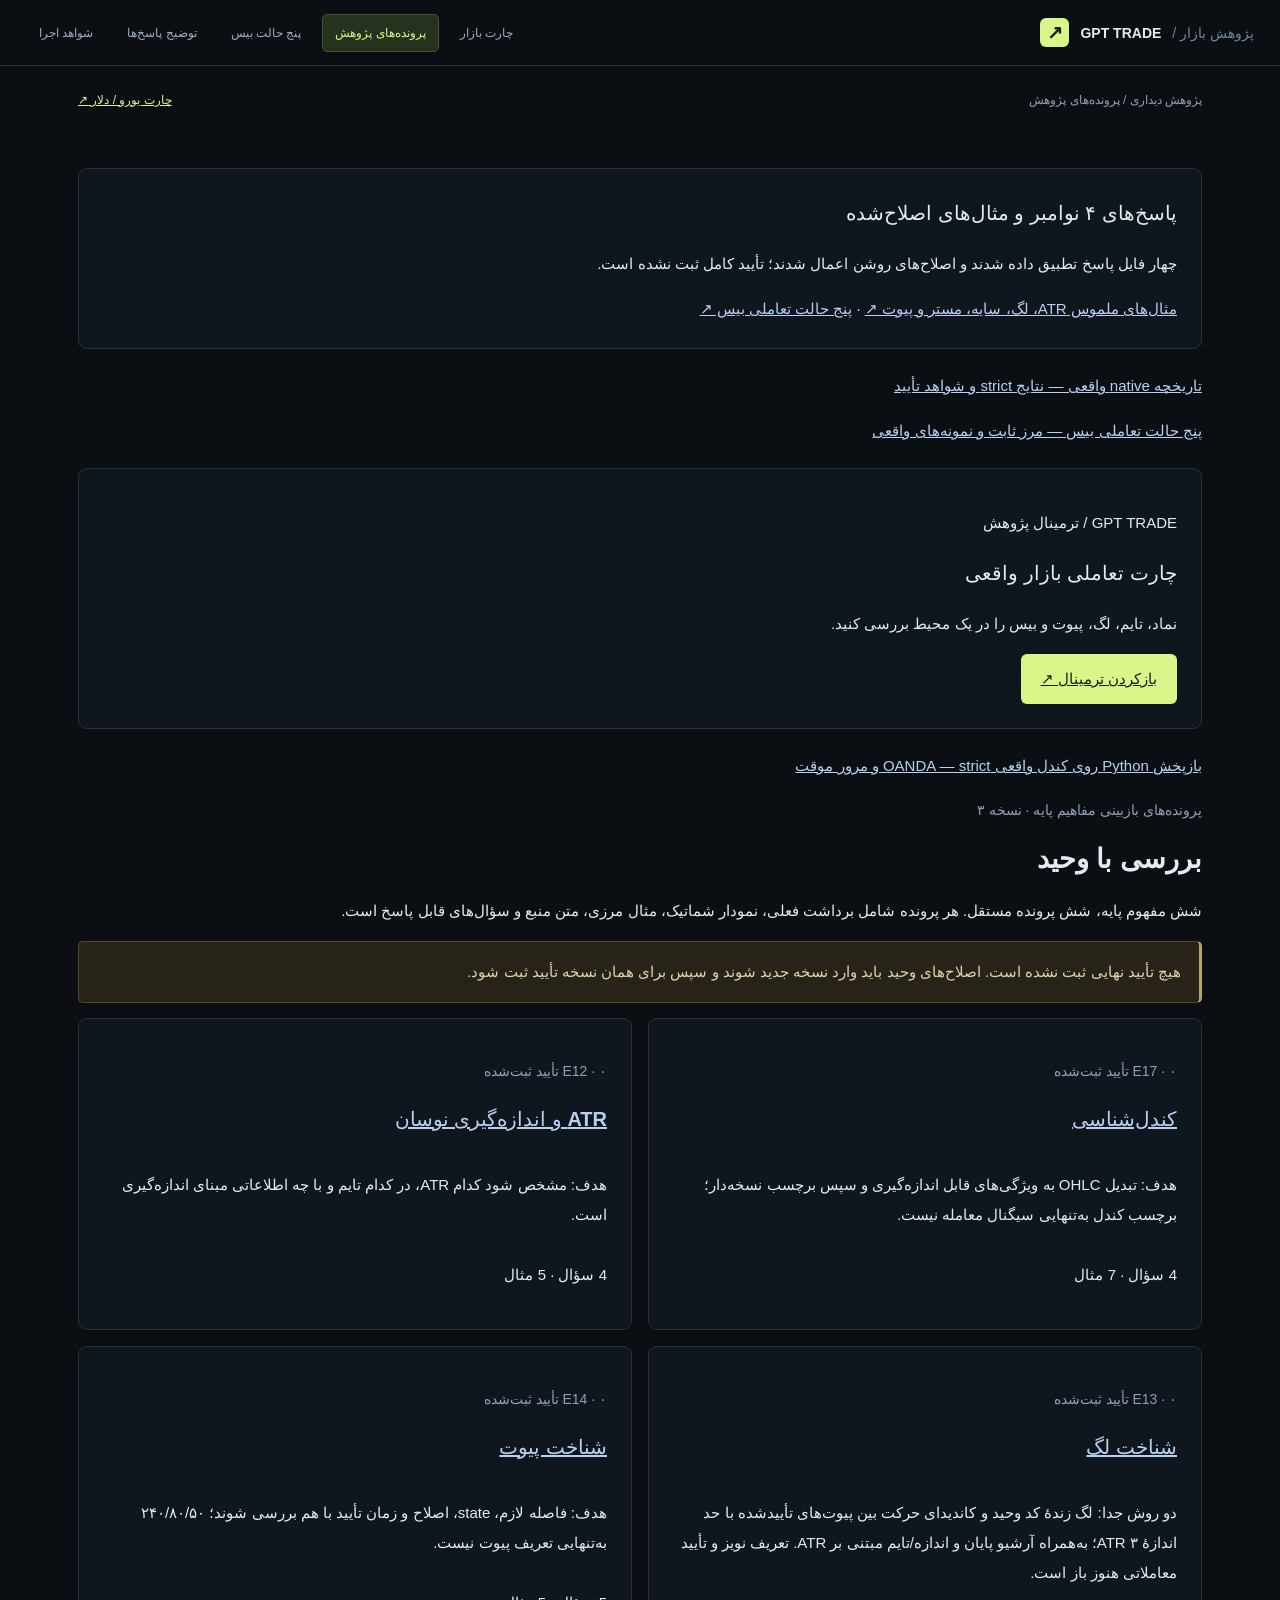
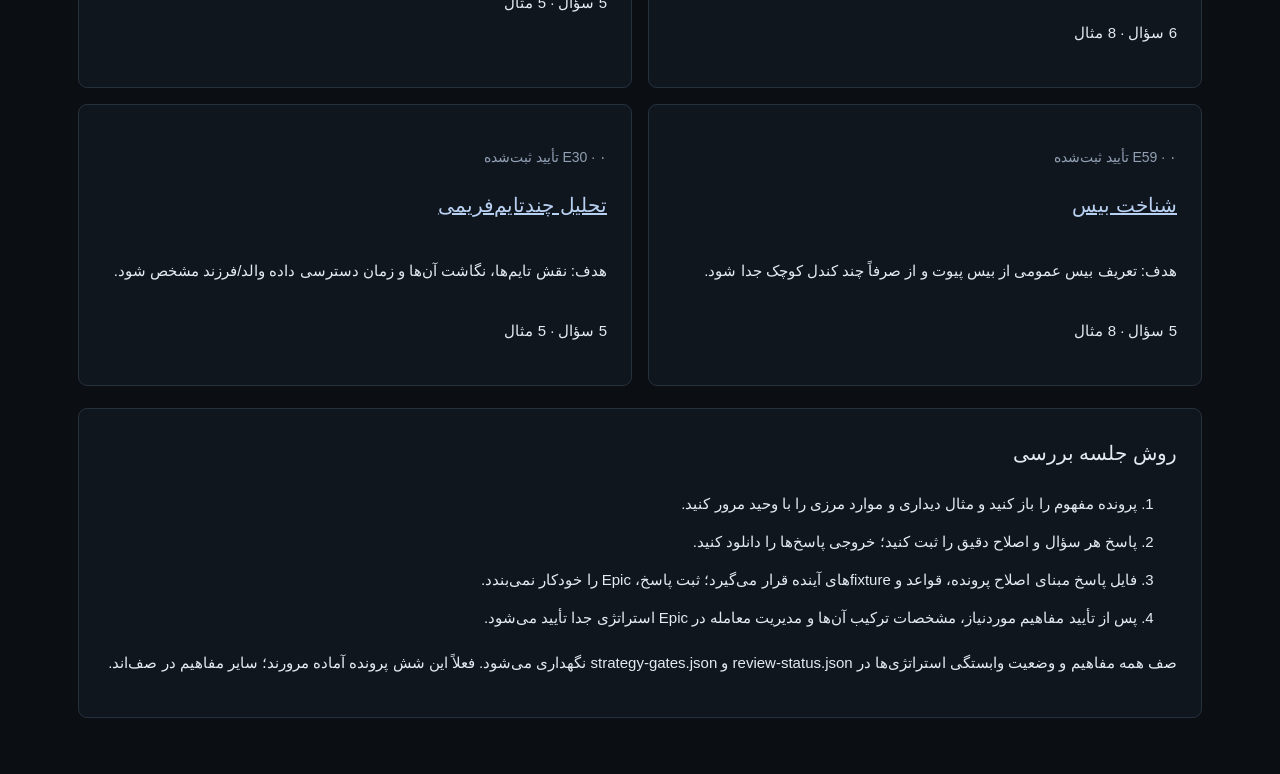
==== commit 65fbd5c3: "Update review-v11 research review charts" ====
--- a/index.html
+++ b/index.html
@@ -1 +1 @@
-<!doctype html><html lang="fa" dir="rtl"><head><meta charset="utf-8"><meta name="viewport" content="width=device-width,initial-scale=1"><title>بررسی مفاهیم با وحید</title><style>*{box-sizing:border-box}body{margin:0;background:#f3f5f8;color:#243247;font:17px/1.9 Tahoma,Arial,sans-serif}main{max-width:1060px;margin:auto;padding:32px 24px}h1{font-size:30px;line-height:1.5;margin:8px 0}h2{font-size:23px;margin:0 0 16px}h3{font-size:19px}a{color:#195d90}section,.panel{background:white;border:1px solid #d8e0e9;border-radius:12px;padding:24px;margin:22px 0}.meta{color:#536277;font-size:14px}.status{display:inline-block;background:#fff0d1;color:#6b460b;padding:4px 14px;border-radius:30px}figure{margin:20px 0}figure svg{width:100%;height:auto;display:block}figcaption{font-size:15px;color:#536277}table{border-collapse:collapse;width:100%;font-size:15px}th,td{border-bottom:1px solid #dae0e8;padding:12px;text-align:right;vertical-align:top}th{background:#edf2f7}code,pre{direction:ltr;unicode-bidi:embed}pre{white-space:pre-wrap;overflow-wrap:anywhere;font:13px/1.7 monospace;background:#f3f5f8;padding:14px;text-align:left}button,select,input,textarea{font:inherit;padding:9px;border:1px solid #a4b1c0;border-radius:6px;background:white;color:#243247}button{cursor:pointer;background:#245b7c;color:white}textarea{display:block;width:100%;min-height:85px}label{display:block;margin:10px 0}select{max-width:100%}.toolbar{display:flex;flex-wrap:wrap;gap:12px}.question{border-top:1px solid #dae0e8;padding:18px 0}.grid{display:grid;grid-template-columns:repeat(2,1fr);gap:18px}.grid .panel{margin:0}li{margin:8px 0}.scroll{overflow:auto}.notice{border-right:4px solid #bf8935;padding:10px 18px;background:#fff8eb}details{margin:12px 0}summary{cursor:pointer}.english{direction:ltr;text-align:left}footer{font-size:14px;color:#536277;margin-top:30px}@media(max-width:650px){main{padding:18px 12px}section,.panel{padding:16px}.grid{grid-template-columns:1fr}h1{font-size:25px}}@media print{body{background:white;font-size:12pt}main{max-width:none;padding:0}section{border:0;border-radius:0;padding:0;margin:20px 0}button,.toolbar,nav{display:none}figure,table tr,.question{break-inside:avoid}pre{font-size:9pt}h2{break-after:avoid}.grid{display:block}}</style><link id="research-theme" rel="stylesheet" href="research-theme.css"></head><body><!-- research-shell:start --><header class="research-header"><a class="research-brand" href="terminal.html"><span class="research-logo">↗</span>GPT TRADE <span style="color:#71849b;font-weight:400">/ پژوهش بازار</span></a><nav class="research-links" aria-label="بخش‌های پژوهش"><a class="" href="terminal.html">چارت بازار</a><a class="current" href="index.html">پرونده‌های پژوهش</a><a class="" href="base-profiles.html">تفسیرهای بیس</a><a class="" href="native-strict.html">شواهد اجرا</a></nav></header><div class="research-route"><span>پژوهش دیداری / پرونده‌های پژوهش</span><a href="terminal.html?symbol=EUR_USD&amp;tf=H1">چارت یورو / دلار ↗</a></div><!-- research-shell:end --><main><p><a href="native-strict.html">تاریخچه native واقعی — نتایج strict و شواهد تأیید</a></p><p><a href="base-profiles.html">بیس روی بازار واقعی — مقایسه پروفایل‌های آموزشی</a></p><section style="background:#10161e;color:#e4eaf2"><p>GPT TRADE / ترمینال پژوهش</p><h2>چارت تعاملی بازار واقعی</h2><p>نماد، تایم، لگ، پیوت و بیس را در یک محیط بررسی کنید.</p><a href="terminal.html" style="display:inline-block;background:#daf68b;color:#172013;padding:10px 20px;border-radius:6px">بازکردن ترمینال ↗</a></section><p><a href="replay.html">بازپخش Python روی کندل واقعی OANDA — strict و مرور موقت</a></p><p class="meta">پرونده‌های بازبینی مفاهیم پایه · نسخه ۳</p><h1>بررسی با وحید</h1><p>شش مفهوم پایه، شش پرونده مستقل. هر پرونده شامل برداشت فعلی، نمودار شماتیک، مثال مرزی، متن منبع و سؤال‌های قابل پاسخ است.</p><p class="notice">هیچ تأیید نهایی ثبت نشده است. اصلاح‌های وحید باید وارد نسخه جدید شوند و سپس برای همان نسخه تأیید ثبت شود.</p><div class="grid"><article class="panel"><p class="meta">E17 · ۰ تأیید ثبت‌شده</p><h2><a href="E17.html">کندل‌شناسی</a></h2><p>هدف: تبدیل OHLC به ویژگی‌های قابل اندازه‌گیری و سپس برچسب نسخه‌دار؛ برچسب کندل به‌تنهایی سیگنال معامله نیست.</p><p>4 سؤال · 7 مثال</p></article><article class="panel"><p class="meta">E12 · ۰ تأیید ثبت‌شده</p><h2><a href="E12.html">ATR و اندازه‌گیری نوسان</a></h2><p>هدف: مشخص شود کدام ATR، در کدام تایم و با چه اطلاعاتی مبنای اندازه‌گیری است.</p><p>4 سؤال · 5 مثال</p></article><article class="panel"><p class="meta">E13 · ۰ تأیید ثبت‌شده</p><h2><a href="E13.html">شناخت لگ</a></h2><p>دو روش جدا: لگ زندهٔ کد وحید و کاندیدای حرکت بین پیوت‌های تأییدشده با حد اندازهٔ ۳ ATR؛ به‌همراه آرشیو پایان و اندازه/تایم مبتنی بر ATR. تعریف نویز و تأیید معاملاتی هنوز باز است.</p><p>6 سؤال · 8 مثال</p></article><article class="panel"><p class="meta">E14 · ۰ تأیید ثبت‌شده</p><h2><a href="E14.html">شناخت پیوت</a></h2><p>هدف: فاصله لازم، state، اصلاح و زمان تأیید با هم بررسی شوند؛ ۲۴۰/۸۰/۵۰ به‌تنهایی تعریف پیوت نیست.</p><p>5 سؤال · 5 مثال</p></article><article class="panel"><p class="meta">E59 · ۰ تأیید ثبت‌شده</p><h2><a href="E59.html">شناخت بیس</a></h2><p>هدف: تعریف بیس عمومی از بیس پیوت و از صرفاً چند کندل کوچک جدا شود.</p><p>5 سؤال · 8 مثال</p></article><article class="panel"><p class="meta">E30 · ۰ تأیید ثبت‌شده</p><h2><a href="E30.html">تحلیل چندتایم‌فریمی</a></h2><p>هدف: نقش تایم‌ها، نگاشت آن‌ها و زمان دسترسی داده والد/فرزند مشخص شود.</p><p>5 سؤال · 5 مثال</p></article></div><section><h2>روش جلسه بررسی</h2><ol><li>پرونده مفهوم را باز کنید و مثال دیداری و موارد مرزی را با وحید مرور کنید.</li><li>پاسخ هر سؤال و اصلاح دقیق را ثبت کنید؛ خروجی پاسخ‌ها را دانلود کنید.</li><li>فایل پاسخ مبنای اصلاح پرونده، قواعد و fixtureهای آینده قرار می‌گیرد؛ ثبت پاسخ، Epic را خودکار نمی‌بندد.</li><li>پس از تأیید مفاهیم موردنیاز، مشخصات ترکیب آن‌ها و مدیریت معامله در Epic استراتژی جدا تأیید می‌شود.</li></ol><p>صف همه مفاهیم و وضعیت وابستگی استراتژی‌ها در review-status.json و strategy-gates.json نگهداری می‌شود. فعلاً این شش پرونده آماده مرورند؛ سایر مفاهیم در صف‌اند.</p></section></main></body></html>+<!doctype html><html lang="fa" dir="rtl"><head><meta charset="utf-8"><meta name="viewport" content="width=device-width,initial-scale=1"><title>بررسی مفاهیم با وحید</title><style>*{box-sizing:border-box}body{margin:0;background:#f3f5f8;color:#243247;font:17px/1.9 Tahoma,Arial,sans-serif}main{max-width:1060px;margin:auto;padding:32px 24px}h1{font-size:30px;line-height:1.5;margin:8px 0}h2{font-size:23px;margin:0 0 16px}h3{font-size:19px}a{color:#195d90}section,.panel{background:white;border:1px solid #d8e0e9;border-radius:12px;padding:24px;margin:22px 0}.meta{color:#536277;font-size:14px}.status{display:inline-block;background:#fff0d1;color:#6b460b;padding:4px 14px;border-radius:30px}figure{margin:20px 0}figure svg{width:100%;height:auto;display:block}figcaption{font-size:15px;color:#536277}table{border-collapse:collapse;width:100%;font-size:15px}th,td{border-bottom:1px solid #dae0e8;padding:12px;text-align:right;vertical-align:top}th{background:#edf2f7}code,pre{direction:ltr;unicode-bidi:embed}pre{white-space:pre-wrap;overflow-wrap:anywhere;font:13px/1.7 monospace;background:#f3f5f8;padding:14px;text-align:left}button,select,input,textarea{font:inherit;padding:9px;border:1px solid #a4b1c0;border-radius:6px;background:white;color:#243247}button{cursor:pointer;background:#245b7c;color:white}textarea{display:block;width:100%;min-height:85px}label{display:block;margin:10px 0}select{max-width:100%}.toolbar{display:flex;flex-wrap:wrap;gap:12px}.question{border-top:1px solid #dae0e8;padding:18px 0}.grid{display:grid;grid-template-columns:repeat(2,1fr);gap:18px}.grid .panel{margin:0}li{margin:8px 0}.scroll{overflow:auto}.notice{border-right:4px solid #bf8935;padding:10px 18px;background:#fff8eb}details{margin:12px 0}summary{cursor:pointer}.english{direction:ltr;text-align:left}footer{font-size:14px;color:#536277;margin-top:30px}@media(max-width:650px){main{padding:18px 12px}section,.panel{padding:16px}.grid{grid-template-columns:1fr}h1{font-size:25px}}@media print{body{background:white;font-size:12pt}main{max-width:none;padding:0}section{border:0;border-radius:0;padding:0;margin:20px 0}button,.toolbar,nav{display:none}figure,table tr,.question{break-inside:avoid}pre{font-size:9pt}h2{break-after:avoid}.grid{display:block}}</style><link id="research-theme" rel="stylesheet" href="research-theme.css"></head><body><!-- research-shell:start --><header class="research-header"><a class="research-brand" href="terminal.html"><span class="research-logo">↗</span>GPT TRADE <span style="color:#71849b;font-weight:400">/ پژوهش بازار</span></a><nav class="research-links" aria-label="بخش‌های پژوهش"><a class="" href="terminal.html">چارت بازار</a><a class="current" href="index.html">پرونده‌های پژوهش</a><a class="" href="base-profiles.html">پنج حالت بیس</a><a class="" href="review-updates.html">توضیح پاسخ‌ها</a><a class="" href="native-strict.html">شواهد اجرا</a></nav></header><div class="research-route"><span>پژوهش دیداری / پرونده‌های پژوهش</span><a href="terminal.html?symbol=EUR_USD&amp;tf=H1">چارت یورو / دلار ↗</a></div><!-- research-shell:end --><main><section><h2>پاسخ‌های ۴ نوامبر و مثال‌های اصلاح‌شده</h2><p>چهار فایل پاسخ تطبیق داده شدند و اصلاح‌های روشن اعمال شدند؛ تأیید کامل ثبت نشده است.</p><a href="review-updates.html">مثال‌های ملموس ATR، لگ، سایه، مستر و پیوت ↗</a> · <a href="base-profiles.html">پنج حالت تعاملی بیس ↗</a></section><p><a href="native-strict.html">تاریخچه native واقعی — نتایج strict و شواهد تأیید</a></p><p><a href="base-profiles.html">پنج حالت تعاملی بیس — مرز ثابت و نمونه‌های واقعی</a></p><section style="background:#10161e;color:#e4eaf2"><p>GPT TRADE / ترمینال پژوهش</p><h2>چارت تعاملی بازار واقعی</h2><p>نماد، تایم، لگ، پیوت و بیس را در یک محیط بررسی کنید.</p><a href="terminal.html" style="display:inline-block;background:#daf68b;color:#172013;padding:10px 20px;border-radius:6px">بازکردن ترمینال ↗</a></section><p><a href="replay.html">بازپخش Python روی کندل واقعی OANDA — strict و مرور موقت</a></p><p class="meta">پرونده‌های بازبینی مفاهیم پایه · نسخه ۳</p><h1>بررسی با وحید</h1><p>شش مفهوم پایه، شش پرونده مستقل. هر پرونده شامل برداشت فعلی، نمودار شماتیک، مثال مرزی، متن منبع و سؤال‌های قابل پاسخ است.</p><p class="notice">هیچ تأیید نهایی ثبت نشده است. اصلاح‌های وحید باید وارد نسخه جدید شوند و سپس برای همان نسخه تأیید ثبت شود.</p><div class="grid"><article class="panel"><p class="meta">E17 · ۰ تأیید ثبت‌شده</p><h2><a href="E17.html">کندل‌شناسی</a></h2><p>هدف: تبدیل OHLC به ویژگی‌های قابل اندازه‌گیری و سپس برچسب نسخه‌دار؛ برچسب کندل به‌تنهایی سیگنال معامله نیست.</p><p>4 سؤال · 7 مثال</p></article><article class="panel"><p class="meta">E12 · ۰ تأیید ثبت‌شده</p><h2><a href="E12.html">ATR و اندازه‌گیری نوسان</a></h2><p>هدف: مشخص شود کدام ATR، در کدام تایم و با چه اطلاعاتی مبنای اندازه‌گیری است.</p><p>4 سؤال · 5 مثال</p></article><article class="panel"><p class="meta">E13 · ۰ تأیید ثبت‌شده</p><h2><a href="E13.html">شناخت لگ</a></h2><p>دو روش جدا: لگ زندهٔ کد وحید و کاندیدای حرکت بین پیوت‌های تأییدشده با حد اندازهٔ ۳ ATR؛ به‌همراه آرشیو پایان و اندازه/تایم مبتنی بر ATR. تعریف نویز و تأیید معاملاتی هنوز باز است.</p><p>6 سؤال · 8 مثال</p></article><article class="panel"><p class="meta">E14 · ۰ تأیید ثبت‌شده</p><h2><a href="E14.html">شناخت پیوت</a></h2><p>هدف: فاصله لازم، state، اصلاح و زمان تأیید با هم بررسی شوند؛ ۲۴۰/۸۰/۵۰ به‌تنهایی تعریف پیوت نیست.</p><p>5 سؤال · 5 مثال</p></article><article class="panel"><p class="meta">E59 · ۰ تأیید ثبت‌شده</p><h2><a href="E59.html">شناخت بیس</a></h2><p>هدف: تعریف بیس عمومی از بیس پیوت و از صرفاً چند کندل کوچک جدا شود.</p><p>5 سؤال · 8 مثال</p></article><article class="panel"><p class="meta">E30 · ۰ تأیید ثبت‌شده</p><h2><a href="E30.html">تحلیل چندتایم‌فریمی</a></h2><p>هدف: نقش تایم‌ها، نگاشت آن‌ها و زمان دسترسی داده والد/فرزند مشخص شود.</p><p>5 سؤال · 5 مثال</p></article></div><section><h2>روش جلسه بررسی</h2><ol><li>پرونده مفهوم را باز کنید و مثال دیداری و موارد مرزی را با وحید مرور کنید.</li><li>پاسخ هر سؤال و اصلاح دقیق را ثبت کنید؛ خروجی پاسخ‌ها را دانلود کنید.</li><li>فایل پاسخ مبنای اصلاح پرونده، قواعد و fixtureهای آینده قرار می‌گیرد؛ ثبت پاسخ، Epic را خودکار نمی‌بندد.</li><li>پس از تأیید مفاهیم موردنیاز، مشخصات ترکیب آن‌ها و مدیریت معامله در Epic استراتژی جدا تأیید می‌شود.</li></ol><p>صف همه مفاهیم و وضعیت وابستگی استراتژی‌ها در review-status.json و strategy-gates.json نگهداری می‌شود. فعلاً این شش پرونده آماده مرورند؛ سایر مفاهیم در صف‌اند.</p></section></main></body></html>
